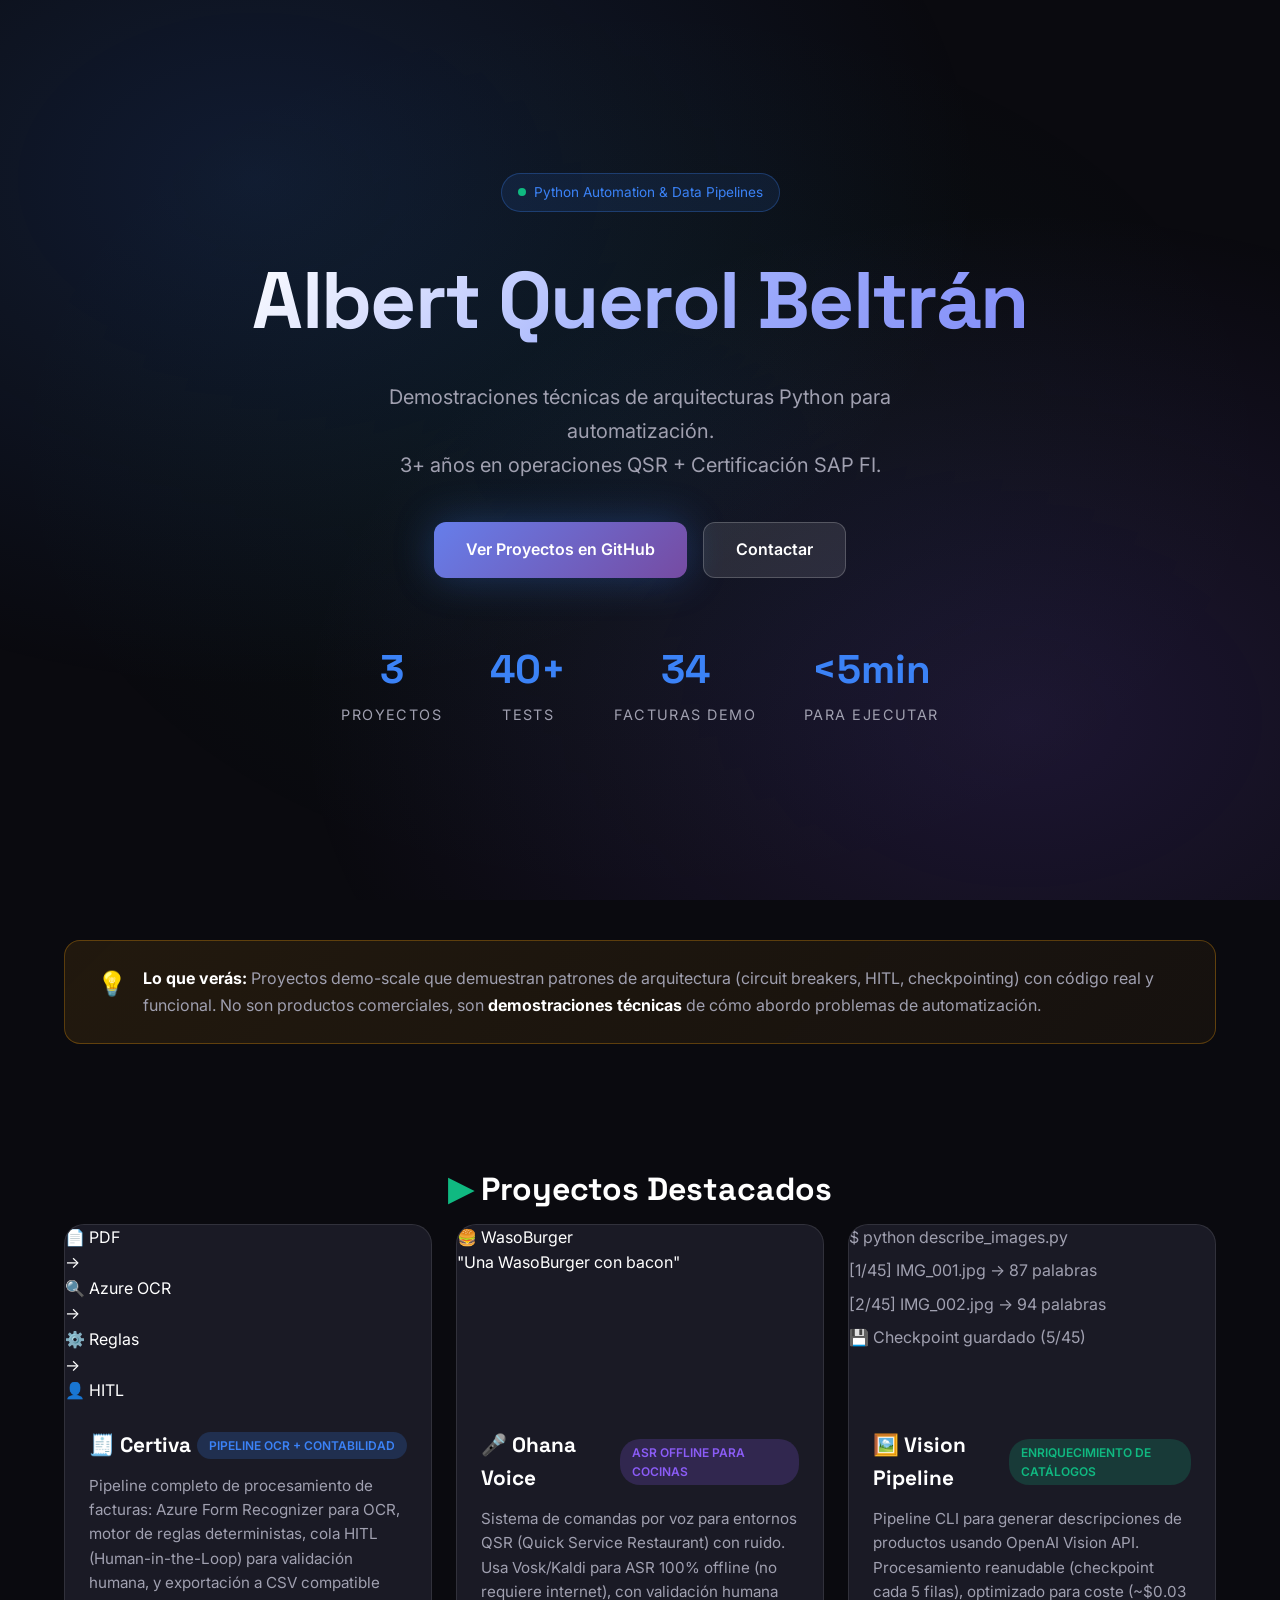
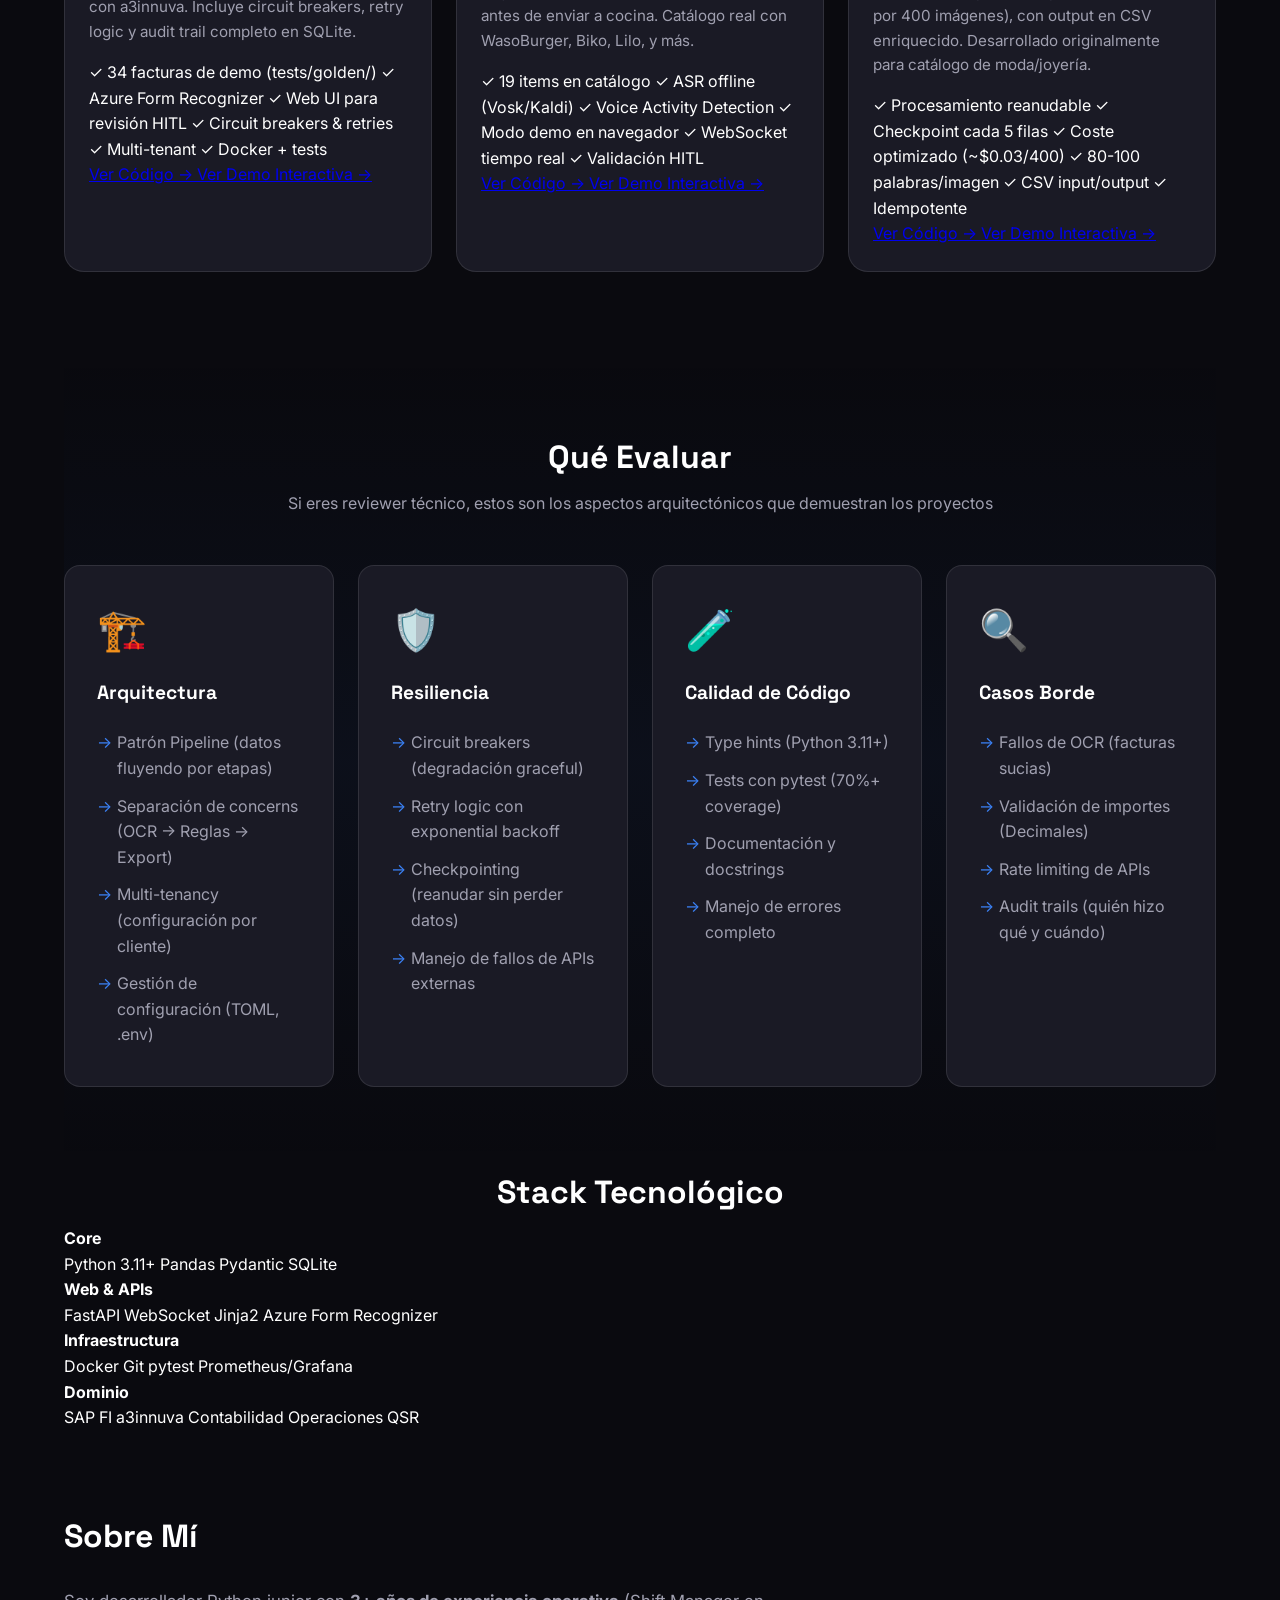
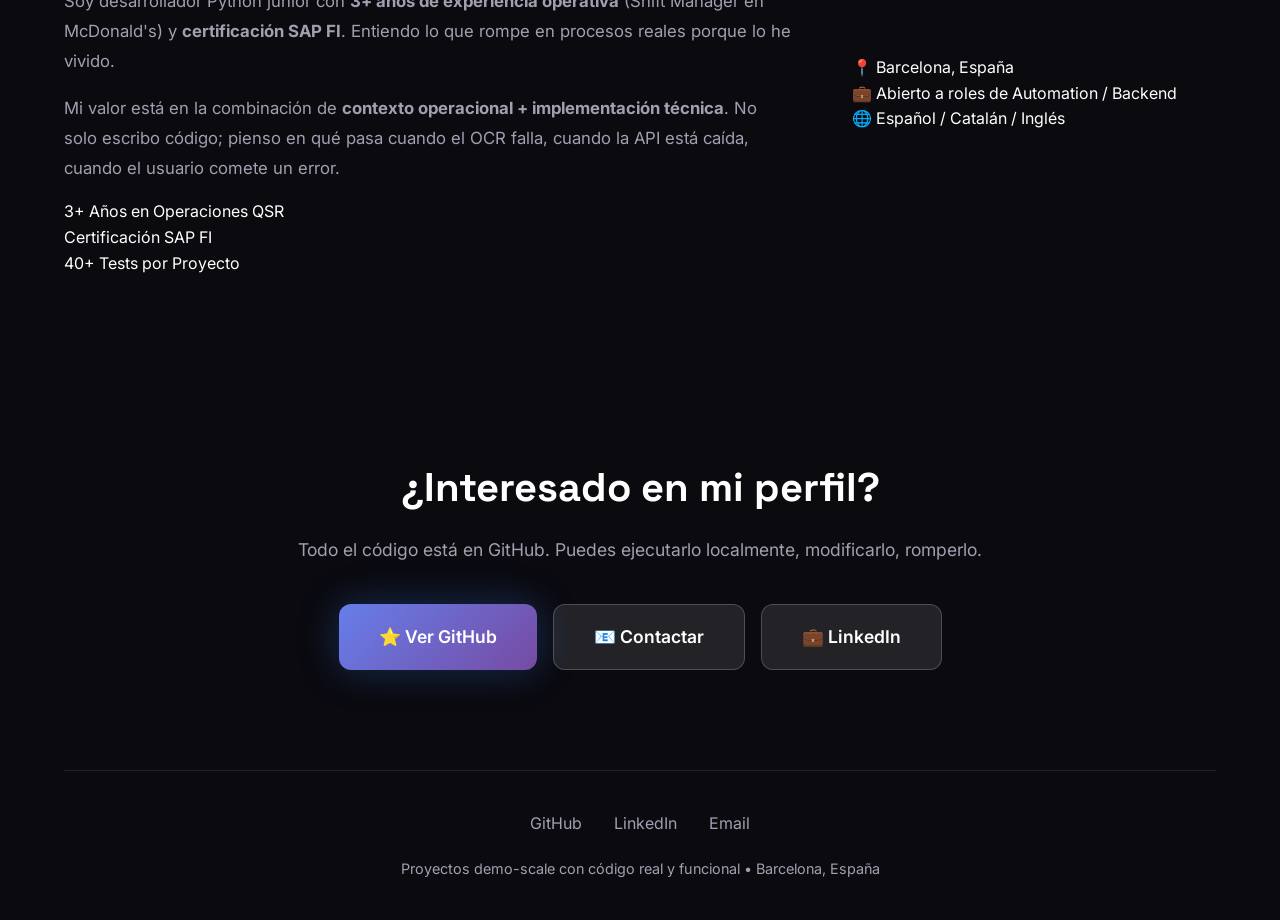
==== index.html @ e27c7226 "fix: demos en español con contenido real de los proyectos - Landing page completamente en español - " ====
<!doctype html>
<html lang="es">
  <head>
    <meta charset="utf-8" />
    <meta name="viewport" content="width=device-width, initial-scale=1" />
    <title>Albert Querol - Demostraciones Técnicas</title>
    <link rel="preconnect" href="https://fonts.googleapis.com" />
    <link rel="preconnect" href="https://fonts.gstatic.com" crossorigin />
    <link href="https://fonts.googleapis.com/css2?family=Space+Grotesk:wght@400;600;700&family=Inter:wght@400;500;600&display=swap" rel="stylesheet" />
    <link rel="stylesheet" href="styles.css" />
  </head>
  <body>
    <div class="bg-animation"></div>
    
    <main class="container">
      <!-- Hero -->
      <header class="hero">
        <div class="hero-badge">
          <span class="pulse"></span>
          Python Automation & Data Pipelines
        </div>
        <h1>
          <span class="gradient-text">Albert Querol Beltrán</span>
        </h1>
        <p class="hero-subtitle">
          Demostraciones técnicas de arquitecturas Python para automatización.
          <br>3+ años en operaciones QSR + Certificación SAP FI.
        </p>
        
        <div class="hero-cta">
          <a href="https://github.com/albertquerol12345" class="btn btn-primary" target="_blank">
            <span>Ver Proyectos en GitHub</span>
          </a>
          <a href="mailto:albert.querol.beltran@gmail.com" class="btn btn-secondary">
            <span>Contactar</span>
          </a>
        </div>
        
        <div class="hero-stats">
          <div class="stat">
            <span class="stat-number">3</span>
            <span class="stat-label">Proyectos</span>
          </div>
          <div class="stat">
            <span class="stat-number">40+</span>
            <span class="stat-label">Tests</span>
          </div>
          <div class="stat">
            <span class="stat-number">34</span>
            <span class="stat-label">Facturas Demo</span>
          </div>
          <div class="stat">
            <span class="stat-number">&lt;5min</span>
            <span class="stat-label">Para Ejecutar</span>
          </div>
        </div>
      </header>

      <!-- Banner de Contexto -->
      <section class="clarification-banner">
        <div class="banner-content">
          <span class="banner-icon">💡</span>
          <p>
            <strong>Lo que verás:</strong> Proyectos demo-scale que demuestran patrones de arquitectura 
            (circuit breakers, HITL, checkpointing) con código real y funcional. No son productos comerciales, 
            son <strong>demostraciones técnicas</strong> de cómo abordo problemas de automatización.
          </p>
        </div>
      </section>

      <!-- Proyectos -->
      <section class="demos-section">
        <h2 class="section-title">
          <span class="title-accent">▶</span> Proyectos Destacados
        </h2>
        
        <div class="demos-grid">
          <!-- CERTIVA -->
          <article class="demo-card certiva">
            <div class="demo-visual certiva-bg">
              <div class="pipeline-flow">
                <div class="flow-step">📄 PDF</div>
                <div class="flow-arrow">→</div>
                <div class="flow-step">🔍 Azure OCR</div>
                <div class="flow-arrow">→</div>
                <div class="flow-step">⚙️ Reglas</div>
                <div class="flow-arrow">→</div>
                <div class="flow-step">👤 HITL</div>
                <div class="flow-arrow">→</div>
                <div class="flow-step">📊 CSV</div>
              </div>
            </div>
            <div class="demo-content">
              <div class="demo-header">
                <h3>🧾 Certiva</h3>
                <span class="demo-tag tag-blue">Pipeline OCR + Contabilidad</span>
              </div>
              <p class="demo-desc">
                Pipeline completo de procesamiento de facturas: Azure Form Recognizer para OCR, 
                motor de reglas deterministas, cola HITL (Human-in-the-Loop) para validación humana, 
                y exportación a CSV compatible con a3innuva. Incluye circuit breakers, retry logic 
                y audit trail completo en SQLite.
              </p>
              <div class="demo-features">
                <span class="feature">✓ 34 facturas de demo (tests/golden/)</span>
                <span class="feature">✓ Azure Form Recognizer</span>
                <span class="feature">✓ Web UI para revisión HITL</span>
                <span class="feature">✓ Circuit breakers & retries</span>
                <span class="feature">✓ Multi-tenant</span>
                <span class="feature">✓ Docker + tests</span>
              </div>
              <div class="demo-links">
                <a href="https://github.com/albertquerol12345/certiva" class="link-primary" target="_blank">
                  Ver Código →
                </a>
                <a href="demo-certiva.html" class="link-secondary">
                  Ver Demo Interactiva →
                </a>
              </div>
            </div>
          </article>

          <!-- OHANA VOICE -->
          <article class="demo-card ohana">
            <div class="demo-visual ohana-bg">
              <div class="voice-demo">
                <div class="burger-showcase">
                  <span class="burger-icon">🍔</span>
                  <span class="burger-name">WasoBurger</span>
                </div>
                <div class="voice-wave">
                  <span></span><span></span><span></span><span></span><span></span>
                </div>
                <div class="voice-text">"Una WasoBurger con bacon"</div>
              </div>
            </div>
            <div class="demo-content">
              <div class="demo-header">
                <h3>🎤 Ohana Voice</h3>
                <span class="demo-tag tag-purple">ASR Offline para Cocinas</span>
              </div>
              <p class="demo-desc">
                Sistema de comandas por voz para entornos QSR (Quick Service Restaurant) 
                con ruido. Usa Vosk/Kaldi para ASR 100% offline (no requiere internet), 
                con validación humana antes de enviar a cocina. Catálogo real con 
                WasoBurger, Biko, Lilo, y más.
              </p>
              <div class="demo-features">
                <span class="feature">✓ 19 items en catálogo</span>
                <span class="feature">✓ ASR offline (Vosk/Kaldi)</span>
                <span class="feature">✓ Voice Activity Detection</span>
                <span class="feature">✓ Modo demo en navegador</span>
                <span class="feature">✓ WebSocket tiempo real</span>
                <span class="feature">✓ Validación HITL</span>
              </div>
              <div class="demo-links">
                <a href="https://github.com/albertquerol12345/ohana-voice" class="link-primary" target="_blank">
                  Ver Código →
                </a>
                <a href="demo-ohana.html" class="link-secondary">
                  Ver Demo Interactiva →
                </a>
              </div>
            </div>
          </article>

          <!-- VISION PIPELINE -->
          <article class="demo-card vision">
            <div class="demo-visual vision-bg">
              <div class="terminal-preview">
                <div class="t-line"><span class="t-green">$</span> python describe_images.py</div>
                <div class="t-line"><span class="t-blue">[1/45]</span> IMG_001.jpg → 87 palabras</div>
                <div class="t-line"><span class="t-blue">[2/45]</span> IMG_002.jpg → 94 palabras</div>
                <div class="t-line"><span class="t-yellow">💾 Checkpoint guardado (5/45)</span></div>
                <div class="t-progress-bar">
                  <div class="t-progress-fill"></div>
                </div>
              </div>
            </div>
            <div class="demo-content">
              <div class="demo-header">
                <h3>🖼️ Vision Pipeline</h3>
                <span class="demo-tag tag-green">Enriquecimiento de Catálogos</span>
              </div>
              <p class="demo-desc">
                Pipeline CLI para generar descripciones de productos usando OpenAI Vision API. 
                Procesamiento reanudable (checkpoint cada 5 filas), optimizado para coste 
                (~$0.03 por 400 imágenes), con output en CSV enriquecido. Desarrollado originalmente 
                para catálogo de moda/joyería.
              </p>
              <div class="demo-features">
                <span class="feature">✓ Procesamiento reanudable</span>
                <span class="feature">✓ Checkpoint cada 5 filas</span>
                <span class="feature">✓ Coste optimizado (~$0.03/400)</span>
                <span class="feature">✓ 80-100 palabras/imagen</span>
                <span class="feature">✓ CSV input/output</span>
                <span class="feature">✓ Idempotente</span>
              </div>
              <div class="demo-links">
                <a href="https://github.com/albertquerol12345/vision-descr-pipeline" class="link-primary" target="_blank">
                  Ver Código →
                </a>
                <a href="demo-vision.html" class="link-secondary">
                  Ver Demo Interactiva →
                </a>
              </div>
            </div>
          </article>
        </div>
      </section>

      <!-- Qué Evaluar -->
      <section class="evaluation-section">
        <h2 class="section-title">Qué Evaluar</h2>
        <p class="section-subtitle">
          Si eres reviewer técnico, estos son los aspectos arquitectónicos que demuestran los proyectos
        </p>
        
        <div class="eval-grid">
          <div class="eval-card">
            <div class="eval-icon">🏗️</div>
            <h4>Arquitectura</h4>
            <ul>
              <li>Patrón Pipeline (datos fluyendo por etapas)</li>
              <li>Separación de concerns (OCR → Reglas → Export)</li>
              <li>Multi-tenancy (configuración por cliente)</li>
              <li>Gestión de configuración (TOML, .env)</li>
            </ul>
          </div>
          <div class="eval-card">
            <div class="eval-icon">🛡️</div>
            <h4>Resiliencia</h4>
            <ul>
              <li>Circuit breakers (degradación graceful)</li>
              <li>Retry logic con exponential backoff</li>
              <li>Checkpointing (reanudar sin perder datos)</li>
              <li>Manejo de fallos de APIs externas</li>
            </ul>
          </div>
          <div class="eval-card">
            <div class="eval-icon">🧪</div>
            <h4>Calidad de Código</h4>
            <ul>
              <li>Type hints (Python 3.11+)</li>
              <li>Tests con pytest (70%+ coverage)</li>
              <li>Documentación y docstrings</li>
              <li>Manejo de errores completo</li>
            </ul>
          </div>
          <div class="eval-card">
            <div class="eval-icon">🔍</div>
            <h4>Casos Borde</h4>
            <ul>
              <li>Fallos de OCR (facturas sucias)</li>
              <li>Validación de importes (Decimales)</li>
              <li>Rate limiting de APIs</li>
              <li>Audit trails (quién hizo qué y cuándo)</li>
            </ul>
          </div>
        </div>
      </section>

      <!-- Stack Tecnológico -->
      <section class="stack-section">
        <h2 class="section-title">Stack Tecnológico</h2>
        <div class="stack-grid">
          <div class="stack-category">
            <h4>Core</h4>
            <div class="stack-items">
              <span class="stack-item">Python 3.11+</span>
              <span class="stack-item">Pandas</span>
              <span class="stack-item">Pydantic</span>
              <span class="stack-item">SQLite</span>
            </div>
          </div>
          <div class="stack-category">
            <h4>Web & APIs</h4>
            <div class="stack-items">
              <span class="stack-item">FastAPI</span>
              <span class="stack-item">WebSocket</span>
              <span class="stack-item">Jinja2</span>
              <span class="stack-item">Azure Form Recognizer</span>
            </div>
          </div>
          <div class="stack-category">
            <h4>Infraestructura</h4>
            <div class="stack-items">
              <span class="stack-item">Docker</span>
              <span class="stack-item">Git</span>
              <span class="stack-item">pytest</span>
              <span class="stack-item">Prometheus/Grafana</span>
            </div>
          </div>
          <div class="stack-category">
            <h4>Dominio</h4>
            <div class="stack-items">
              <span class="stack-item">SAP FI</span>
              <span class="stack-item">a3innuva</span>
              <span class="stack-item">Contabilidad</span>
              <span class="stack-item">Operaciones QSR</span>
            </div>
          </div>
        </div>
      </section>

      <!-- Sobre Mí -->
      <section class="about-section">
        <div class="about-grid">
          <div class="about-content">
            <h2>Sobre Mí</h2>
            <p>
              Soy desarrollador Python junior con <strong>3+ años de experiencia operativa</strong> 
              (Shift Manager en McDonald's) y <strong>certificación SAP FI</strong>. Entiendo lo que 
              rompe en procesos reales porque lo he vivido.
            </p>
            <p>
              Mi valor está en la combinación de <strong>contexto operacional + implementación técnica</strong>. 
              No solo escribo código; pienso en qué pasa cuando el OCR falla, cuando la API está caída, 
              cuando el usuario comete un error.
            </p>
            <div class="about-highlights">
              <div class="highlight">
                <span class="highlight-number">3+</span>
                <span class="highlight-text">Años en Operaciones QSR</span>
              </div>
              <div class="highlight">
                <span class="highlight-text">Certificación</span>
                <span class="highlight-number">SAP FI</span>
              </div>
              <div class="highlight">
                <span class="highlight-number">40+</span>
                <span class="highlight-text">Tests por Proyecto</span>
              </div>
            </div>
          </div>
          <div class="about-location">
            <div class="location-card">
              <span class="location-icon">📍</span>
              <span class="location-text">Barcelona, España</span>
            </div>
            <div class="location-card">
              <span class="location-icon">💼</span>
              <span class="location-text">Abierto a roles de Automation / Backend</span>
            </div>
            <div class="location-card">
              <span class="location-icon">🌐</span>
              <span class="location-text">Español / Catalán / Inglés</span>
            </div>
          </div>
        </div>
      </section>

      <!-- Contacto -->
      <section class="cta-section">
        <h2>¿Interesado en mi perfil?</h2>
        <p>Todo el código está en GitHub. Puedes ejecutarlo localmente, modificarlo, romperlo.</p>
        <div class="cta-buttons">
          <a href="https://github.com/albertquerol12345" class="btn btn-primary btn-large" target="_blank">
            <span>⭐ Ver GitHub</span>
          </a>
          <a href="mailto:albert.querol.beltran@gmail.com" class="btn btn-secondary btn-large">
            <span>📧 Contactar</span>
          </a>
          <a href="https://linkedin.com/in/albertquerolbeltran" class="btn btn-secondary btn-large" target="_blank">
            <span>💼 LinkedIn</span>
          </a>
        </div>
      </section>

      <!-- Footer -->
      <footer class="footer">
        <div class="footer-links">
          <a href="https://github.com/albertquerol12345" target="_blank">GitHub</a>
          <a href="https://linkedin.com/in/albertquerolbeltran" target="_blank">LinkedIn</a>
          <a href="mailto:albert.querol.beltran@gmail.com">Email</a>
        </div>
        <p class="footer-note">
          Proyectos demo-scale con código real y funcional • Barcelona, España
        </p>
      </footer>
    </main>
  </body>
</html>
---- styles.css ----
/* ============================================
   ALBERT QUEROL PORTFOLIO - 2024
   Visual-first design with interactive demos
   ============================================ */

:root {
  --bg-primary: #0a0a0f;
  --bg-secondary: #12121a;
  --bg-card: #1a1a25;
  --text-primary: #ffffff;
  --text-secondary: #a0a0b0;
  --accent-blue: #3b82f6;
  --accent-purple: #8b5cf6;
  --accent-green: #10b981;
  --accent-orange: #f59e0b;
  --gradient-1: linear-gradient(135deg, #667eea 0%, #764ba2 100%);
  --gradient-2: linear-gradient(135deg, #f093fb 0%, #f5576c 100%);
  --gradient-3: linear-gradient(135deg, #4facfe 0%, #00f2fe 100%);
  --shadow-glow: 0 0 40px rgba(59, 130, 246, 0.3);
}

* {
  margin: 0;
  padding: 0;
  box-sizing: border-box;
}

body {
  font-family: 'Inter', -apple-system, BlinkMacSystemFont, sans-serif;
  background: var(--bg-primary);
  color: var(--text-primary);
  line-height: 1.6;
  overflow-x: hidden;
}

/* Animated Background */
.bg-animation {
  position: fixed;
  top: 0;
  left: 0;
  width: 100%;
  height: 100%;
  z-index: -1;
  background: 
    radial-gradient(ellipse at 20% 20%, rgba(59, 130, 246, 0.15) 0%, transparent 50%),
    radial-gradient(ellipse at 80% 80%, rgba(139, 92, 246, 0.15) 0%, transparent 50%),
    radial-gradient(ellipse at 50% 50%, rgba(16, 185, 129, 0.05) 0%, transparent 70%);
  animation: bgPulse 10s ease-in-out infinite;
}

@keyframes bgPulse {
  0%, 100% { opacity: 1; }
  50% { opacity: 0.8; }
}

.container {
  max-width: 1200px;
  margin: 0 auto;
  padding: 0 24px;
}

/* ============================================
   HERO SECTION
   ============================================ */

.hero {
  min-height: 100vh;
  display: flex;
  flex-direction: column;
  justify-content: center;
  align-items: center;
  text-align: center;
  padding: 60px 0;
}

.hero-badge {
  display: inline-flex;
  align-items: center;
  gap: 8px;
  background: rgba(59, 130, 246, 0.1);
  border: 1px solid rgba(59, 130, 246, 0.3);
  padding: 8px 16px;
  border-radius: 999px;
  font-size: 0.85rem;
  color: var(--accent-blue);
  margin-bottom: 24px;
}

.pulse {
  width: 8px;
  height: 8px;
  background: var(--accent-green);
  border-radius: 50%;
  animation: pulse 2s infinite;
}

@keyframes pulse {
  0%, 100% { opacity: 1; transform: scale(1); }
  50% { opacity: 0.5; transform: scale(1.2); }
}

.hero h1 {
  font-family: 'Space Grotesk', sans-serif;
  font-size: clamp(3rem, 8vw, 5rem);
  font-weight: 700;
  margin-bottom: 16px;
  letter-spacing: -0.02em;
}

.gradient-text {
  background: linear-gradient(135deg, #fff 0%, #a5b4fc 50%, #818cf8 100%);
  -webkit-background-clip: text;
  -webkit-text-fill-color: transparent;
  background-clip: text;
}

.hero-subtitle {
  font-size: 1.25rem;
  color: var(--text-secondary);
  max-width: 600px;
  margin-bottom: 40px;
  line-height: 1.7;
}

.hero-cta {
  display: flex;
  gap: 16px;
  margin-bottom: 60px;
  flex-wrap: wrap;
  justify-content: center;
}

.btn {
  display: inline-flex;
  align-items: center;
  gap: 8px;
  padding: 14px 32px;
  border-radius: 12px;
  font-weight: 600;
  font-size: 1rem;
  text-decoration: none;
  transition: all 0.3s ease;
  border: none;
  cursor: pointer;
}

.btn-primary {
  background: var(--gradient-1);
  color: white;
  box-shadow: var(--shadow-glow);
}

.btn-primary:hover {
  transform: translateY(-2px);
  box-shadow: 0 0 60px rgba(59, 130, 246, 0.4);
}

.btn-secondary {
  background: rgba(255, 255, 255, 0.1);
  color: white;
  border: 1px solid rgba(255, 255, 255, 0.2);
}

.btn-secondary:hover {
  background: rgba(255, 255, 255, 0.15);
  transform: translateY(-2px);
}

.btn-large {
  padding: 18px 40px;
  font-size: 1.1rem;
}

/* Hero Stats */
.hero-stats {
  display: flex;
  gap: 48px;
  flex-wrap: wrap;
  justify-content: center;
}

.stat {
  text-align: center;
}

.stat-number {
  display: block;
  font-family: 'Space Grotesk', sans-serif;
  font-size: 2.5rem;
  font-weight: 700;
  color: var(--accent-blue);
}

.stat-label {
  font-size: 0.9rem;
  color: var(--text-secondary);
  text-transform: uppercase;
  letter-spacing: 0.1em;
}

/* ============================================
   CLARIFICATION BANNER
   ============================================ */

.clarification-banner {
  background: linear-gradient(135deg, rgba(245, 158, 11, 0.1), rgba(245, 158, 11, 0.05));
  border: 1px solid rgba(245, 158, 11, 0.3);
  border-radius: 16px;
  padding: 24px 32px;
  margin: 40px 0;
}

.banner-content {
  display: flex;
  align-items: flex-start;
  gap: 16px;
}

.banner-icon {
  font-size: 1.5rem;
  flex-shrink: 0;
}

.banner-content p {
  color: var(--text-secondary);
  line-height: 1.7;
}

.banner-content strong {
  color: var(--text-primary);
}

/* ============================================
   DEMOS SECTION
   ============================================ */

.demos-section {
  padding: 80px 0;
}

.section-title {
  font-family: 'Space Grotesk', sans-serif;
  font-size: 2rem;
  margin-bottom: 8px;
  text-align: center;
}

.title-accent {
  color: var(--accent-green);
}

.section-subtitle {
  text-align: center;
  color: var(--text-secondary);
  margin-bottom: 48px;
}

.demos-grid {
  display: grid;
  grid-template-columns: repeat(auto-fit, minmax(350px, 1fr));
  gap: 24px;
}

.demo-card {
  background: var(--bg-card);
  border-radius: 20px;
  overflow: hidden;
  border: 1px solid rgba(255, 255, 255, 0.1);
  transition: all 0.3s ease;
  text-decoration: none;
  color: inherit;
  display: block;
}

.demo-card:hover {
  transform: translateY(-4px);
  border-color: rgba(255, 255, 255, 0.2);
  box-shadow: 0 20px 60px rgba(0, 0, 0, 0.3);
}

.demo-visual {
  height: 180px;
  position: relative;
  overflow: hidden;
}

.demo-preview {
  height: 100%;
  display: flex;
  flex-direction: column;
  align-items: center;
  justify-content: center;
  position: relative;
}

/* Certiva Preview */
.certiva-preview {
  background: linear-gradient(135deg, #1e3a5f 0%, #0f172a 100%);
}

.pipeline-mini {
  display: flex;
  align-items: center;
  gap: 12px;
}

.pipe-step {
  background: rgba(59, 130, 246, 0.2);
  border: 1px solid var(--accent-blue);
  padding: 8px 16px;
  border-radius: 8px;
  font-family: 'Space Grotesk', sans-serif;
  font-weight: 600;
  color: var(--accent-blue);
}

.pipe-arrow {
  color: var(--accent-blue);
  font-size: 1.2rem;
}

/* Ohana Preview */
.ohana-preview {
  background: linear-gradient(135deg, #4c1d95 0%, #1e1b4b 100%);
}

.voice-indicator {
  text-align: center;
}

.sound-wave {
  display: flex;
  align-items: flex-end;
  gap: 4px;
  height: 40px;
  justify-content: center;
  margin-bottom: 12px;
}

.sound-wave span {
  width: 4px;
  background: var(--accent-purple);
  border-radius: 2px;
  animation: soundWave 1s ease-in-out infinite;
}

.sound-wave span:nth-child(1) { height: 20%; animation-delay: 0s; }
.sound-wave span:nth-child(2) { height: 60%; animation-delay: 0.1s; }
.sound-wave span:nth-child(3) { height: 40%; animation-delay: 0.2s; }
.sound-wave span:nth-child(4) { height: 80%; animation-delay: 0.3s; }
.sound-wave span:nth-child(5) { height: 50%; animation-delay: 0.4s; }

@keyframes soundWave {
  0%, 100% { transform: scaleY(1); }
  50% { transform: scaleY(1.5); }
}

.voice-label {
  color: var(--accent-purple);
  font-weight: 600;
}

/* Vision Preview */
.vision-preview {
  background: linear-gradient(135deg, #064e3b 0%, #022c22 100%);
  font-family: 'JetBrains Mono', monospace;
}

.terminal-mini {
  text-align: left;
  padding: 20px;
}

.t-line {
  color: var(--text-secondary);
  margin-bottom: 8px;
}

.t-prompt {
  color: var(--accent-green);
  margin-right: 8px;
}

.t-success {
  color: var(--accent-green);
}

.t-progress {
  width: 200px;
  height: 6px;
  background: rgba(255, 255, 255, 0.1);
  border-radius: 3px;
  overflow: hidden;
  margin-top: 12px;
}

.t-bar {
  height: 100%;
  width: 75%;
  background: var(--accent-green);
  border-radius: 3px;
  animation: progress 2s ease-in-out infinite;
}

@keyframes progress {
  0% { width: 0%; }
  100% { width: 100%; }
}

.demo-status {
  position: absolute;
  bottom: 16px;
  right: 16px;
  background: rgba(255, 255, 255, 0.1);
  backdrop-filter: blur(10px);
  padding: 8px 16px;
  border-radius: 20px;
  font-size: 0.85rem;
  color: white;
  border: 1px solid rgba(255, 255, 255, 0.2);
}

.demo-content {
  padding: 24px;
}

.demo-header {
  display: flex;
  justify-content: space-between;
  align-items: center;
  margin-bottom: 12px;
}

.demo-header h3 {
  font-family: 'Space Grotesk', sans-serif;
  font-size: 1.3rem;
}

.demo-tag {
  padding: 4px 12px;
  border-radius: 20px;
  font-size: 0.75rem;
  font-weight: 600;
  text-transform: uppercase;
}

.tag-blue {
  background: rgba(59, 130, 246, 0.2);
  color: var(--accent-blue);
}

.tag-purple {
  background: rgba(139, 92, 246, 0.2);
  color: var(--accent-purple);
}

.tag-green {
  background: rgba(16, 185, 129, 0.2);
  color: var(--accent-green);
}

.demo-desc {
  color: var(--text-secondary);
  font-size: 0.95rem;
  line-height: 1.6;
  margin-bottom: 16px;
}

.demo-meta {
  display: flex;
  gap: 16px;
  margin-bottom: 16px;
  flex-wrap: wrap;
}

.meta-item {
  font-size: 0.85rem;
  color: var(--text-secondary);
}

.demo-patterns {
  display: flex;
  gap: 8px;
  flex-wrap: wrap;
}

.pattern {
  background: rgba(255, 255, 255, 0.05);
  padding: 4px 10px;
  border-radius: 6px;
  font-size: 0.8rem;
  color: var(--text-secondary);
  border: 1px solid rgba(255, 255, 255, 0.1);
}

/* ============================================
   EVALUATION SECTION
   ============================================ */

.evaluation-section {
  padding: 80px 0;
  background: linear-gradient(180deg, transparent 0%, rgba(59, 130, 246, 0.05) 50%, transparent 100%);
}

.eval-grid {
  display: grid;
  grid-template-columns: repeat(auto-fit, minmax(250px, 1fr));
  gap: 24px;
  margin-top: 48px;
}

.eval-card {
  background: var(--bg-card);
  border: 1px solid rgba(255, 255, 255, 0.1);
  border-radius: 16px;
  padding: 32px;
  transition: all 0.3s;
}

.eval-card:hover {
  border-color: rgba(255, 255, 255, 0.2);
  transform: translateY(-4px);
}

.eval-icon {
  font-size: 2.5rem;
  margin-bottom: 16px;
}

.eval-card h4 {
  font-family: 'Space Grotesk', sans-serif;
  font-size: 1.2rem;
  margin-bottom: 16px;
  color: var(--text-primary);
}

.eval-card ul {
  list-style: none;
}

.eval-card li {
  color: var(--text-secondary);
  padding: 6px 0;
  padding-left: 20px;
  position: relative;
}

.eval-card li::before {
  content: '→';
  position: absolute;
  left: 0;
  color: var(--accent-blue);
}

/* ============================================
   ABOUT SECTION
   ============================================ */

.about-section {
  padding: 80px 0;
}

.about-grid {
  display: grid;
  grid-template-columns: 2fr 1fr;
  gap: 60px;
  align-items: center;
}

@media (max-width: 768px) {
  .about-grid {
    grid-template-columns: 1fr;
  }
}

.about-content h2 {
  font-family: 'Space Grotesk', sans-serif;
  font-size: 2rem;
  margin-bottom: 24px;
}

.about-content p {
  color: var(--text-secondary);
  margin-bottom: 16px;
  line-height: 1.8;
  font-size: 1.05rem;
}

.about-tags {
  display: flex;
  flex-wrap: wrap;
  gap: 10px;
  margin-top: 24px;
}

.about-tag {
  background: rgba(59, 130, 246, 0.1);
  border: 1px solid rgba(59, 130, 246, 0.3);
  padding: 6px 14px;
  border-radius: 20px;
  font-size: 0.85rem;
  color: var(--accent-blue);
}

.about-stats {
  display: flex;
  flex-direction: column;
  gap: 24px;
}

.about-stat {
  background: var(--bg-card);
  border: 1px solid rgba(255, 255, 255, 0.1);
  border-radius: 16px;
  padding: 24px;
  text-align: center;
}

.about-stat-value {
  font-family: 'Space Grotesk', sans-serif;
  font-size: 2.5rem;
  font-weight: 700;
  color: var(--accent-blue);
  display: block;
  margin-bottom: 8px;
}

.about-stat-label {
  color: var(--text-secondary);
  font-size: 0.9rem;
}

/* ============================================
   CTA SECTION
   ============================================ */

.cta-section {
  padding: 100px 0;
  text-align: center;
}

.cta-section h2 {
  font-family: 'Space Grotesk', sans-serif;
  font-size: 2.5rem;
  margin-bottom: 16px;
}

.cta-section p {
  color: var(--text-secondary);
  font-size: 1.1rem;
  margin-bottom: 40px;
}

.cta-buttons {
  display: flex;
  gap: 16px;
  justify-content: center;
  flex-wrap: wrap;
}

/* ============================================
   FOOTER
   ============================================ */

.footer {
  padding: 40px 0;
  border-top: 1px solid rgba(255, 255, 255, 0.1);
  text-align: center;
}

.footer-links {
  display: flex;
  gap: 32px;
  justify-content: center;
  margin-bottom: 20px;
}

.footer-links a {
  color: var(--text-secondary);
  text-decoration: none;
  transition: color 0.3s;
}

.footer-links a:hover {
  color: var(--accent-blue);
}

.footer-note {
  color: var(--text-secondary);
  font-size: 0.9rem;
}

/* ============================================
   RESPONSIVE
   ============================================ */

@media (max-width: 768px) {
  .hero h1 {
    font-size: 2.5rem;
  }
  
  .hero-cta {
    flex-direction: column;
    width: 100%;
    padding: 0 20px;
  }
  
  .btn {
    width: 100%;
    justify-content: center;
  }
  
  .hero-stats {
    gap: 24px;
  }
  
  .demos-grid {
    grid-template-columns: 1fr;
  }
  
  .demo-visual {
    height: 160px;
  }
}
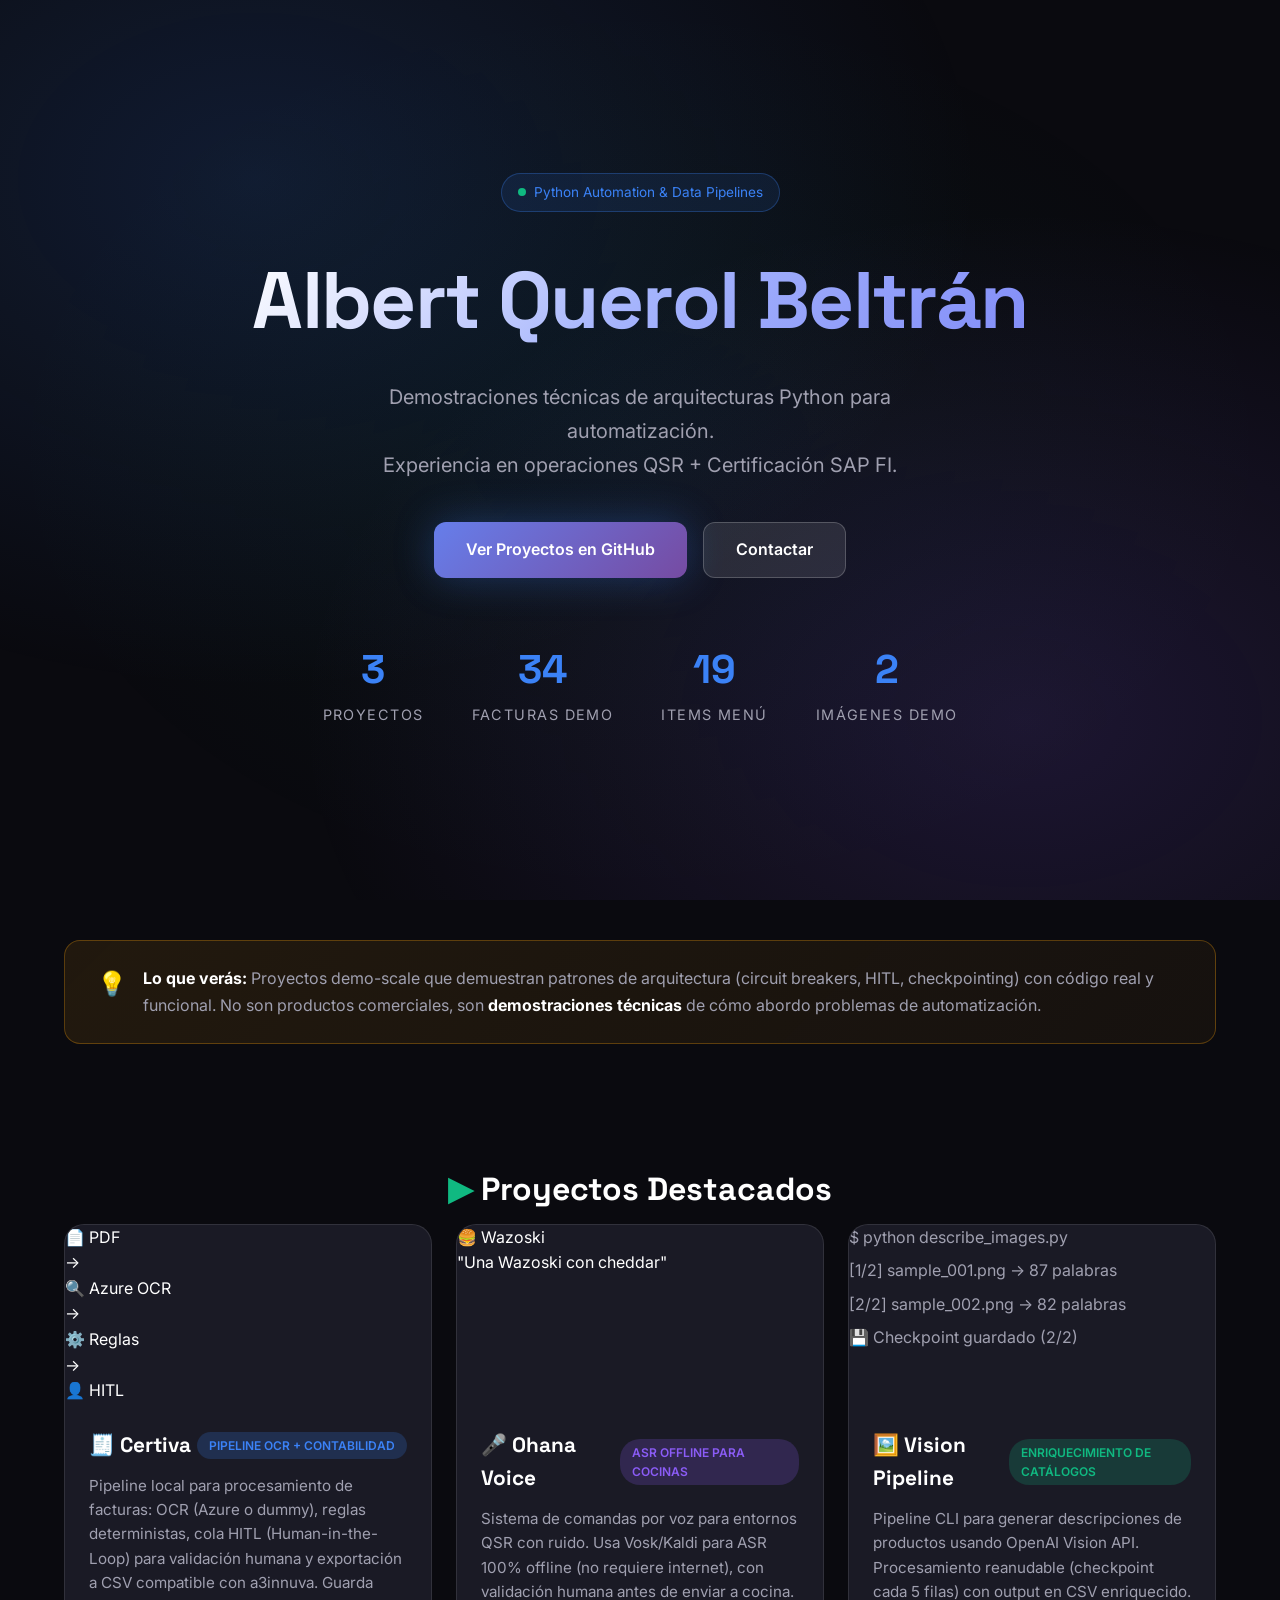
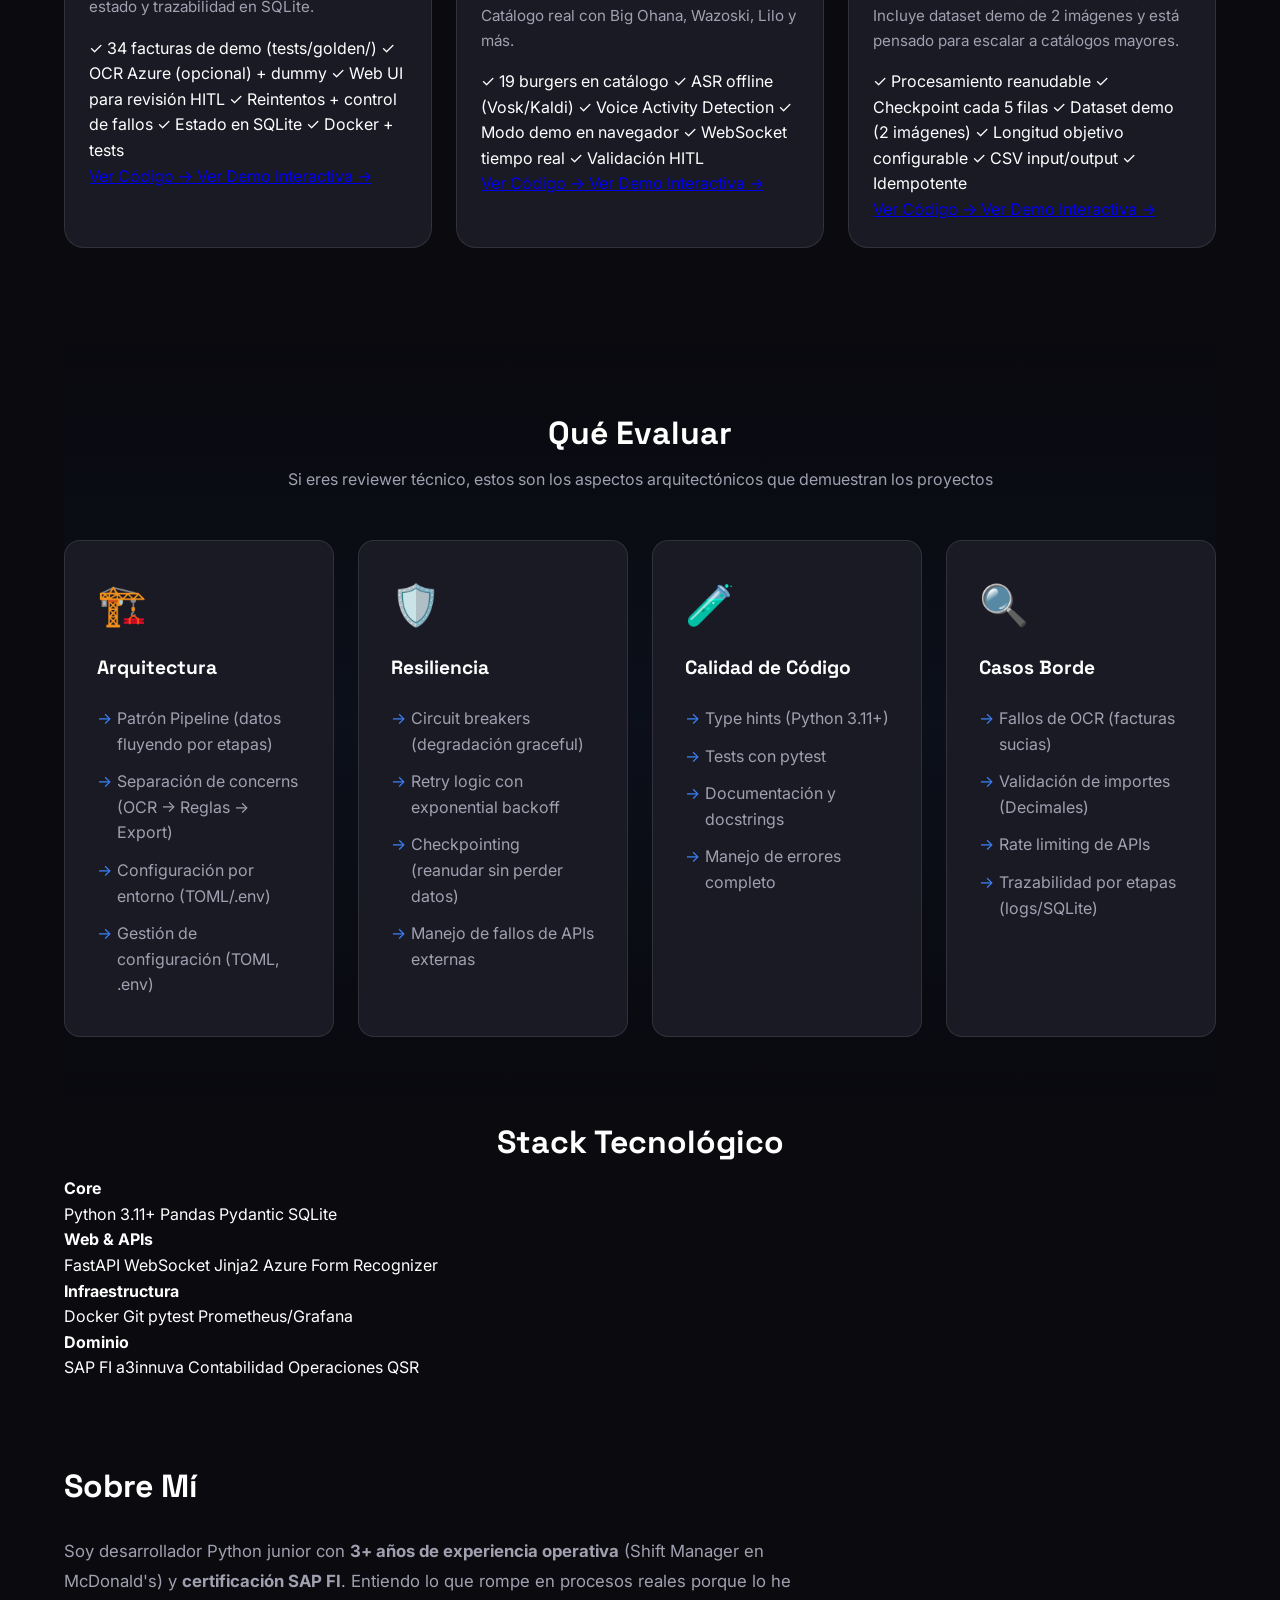
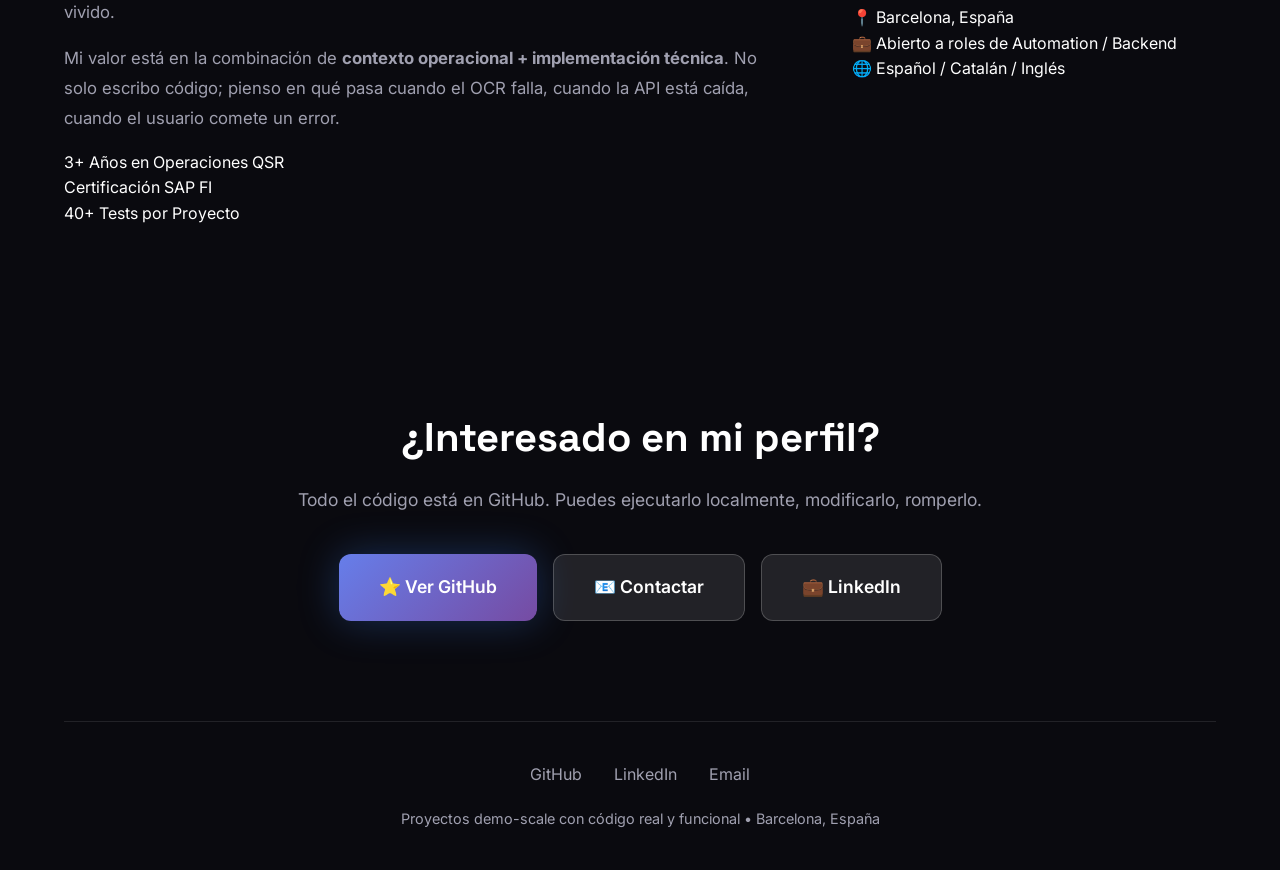
==== commit 221ff141: "Align demos with real data" ====
--- a/index.html
+++ b/index.html
@@ -24,14 +24,14 @@
         </h1>
         <p class="hero-subtitle">
           Demostraciones técnicas de arquitecturas Python para automatización.
-          <br>3+ años en operaciones QSR + Certificación SAP FI.
+          <br>Experiencia en operaciones QSR + Certificación SAP FI.
         </p>
         
         <div class="hero-cta">
           <a href="https://github.com/albertquerol12345" class="btn btn-primary" target="_blank">
             <span>Ver Proyectos en GitHub</span>
           </a>
-          <a href="mailto:albert.querol.beltran@gmail.com" class="btn btn-secondary">
+          <a href="mailto:albertquerol12345@gmail.com" class="btn btn-secondary">
             <span>Contactar</span>
           </a>
         </div>
@@ -42,16 +42,16 @@
             <span class="stat-label">Proyectos</span>
           </div>
           <div class="stat">
-            <span class="stat-number">40+</span>
-            <span class="stat-label">Tests</span>
-          </div>
-          <div class="stat">
             <span class="stat-number">34</span>
             <span class="stat-label">Facturas Demo</span>
           </div>
           <div class="stat">
-            <span class="stat-number">&lt;5min</span>
-            <span class="stat-label">Para Ejecutar</span>
+            <span class="stat-number">19</span>
+            <span class="stat-label">Items Menú</span>
+          </div>
+          <div class="stat">
+            <span class="stat-number">2</span>
+            <span class="stat-label">Imágenes Demo</span>
           </div>
         </div>
       </header>
@@ -96,17 +96,16 @@
                 <span class="demo-tag tag-blue">Pipeline OCR + Contabilidad</span>
               </div>
               <p class="demo-desc">
-                Pipeline completo de procesamiento de facturas: Azure Form Recognizer para OCR, 
-                motor de reglas deterministas, cola HITL (Human-in-the-Loop) para validación humana, 
-                y exportación a CSV compatible con a3innuva. Incluye circuit breakers, retry logic 
-                y audit trail completo en SQLite.
+                Pipeline local para procesamiento de facturas: OCR (Azure o dummy), reglas deterministas,
+                cola HITL (Human-in-the-Loop) para validación humana y exportación a CSV compatible con a3innuva.
+                Guarda estado y trazabilidad en SQLite.
               </p>
               <div class="demo-features">
                 <span class="feature">✓ 34 facturas de demo (tests/golden/)</span>
-                <span class="feature">✓ Azure Form Recognizer</span>
+                <span class="feature">✓ OCR Azure (opcional) + dummy</span>
                 <span class="feature">✓ Web UI para revisión HITL</span>
-                <span class="feature">✓ Circuit breakers & retries</span>
-                <span class="feature">✓ Multi-tenant</span>
+                <span class="feature">✓ Reintentos + control de fallos</span>
+                <span class="feature">✓ Estado en SQLite</span>
                 <span class="feature">✓ Docker + tests</span>
               </div>
               <div class="demo-links">
@@ -126,12 +125,12 @@
               <div class="voice-demo">
                 <div class="burger-showcase">
                   <span class="burger-icon">🍔</span>
-                  <span class="burger-name">WasoBurger</span>
+                  <span class="burger-name">Wazoski</span>
                 </div>
                 <div class="voice-wave">
                   <span></span><span></span><span></span><span></span><span></span>
                 </div>
-                <div class="voice-text">"Una WasoBurger con bacon"</div>
+                <div class="voice-text">"Una Wazoski con cheddar"</div>
               </div>
             </div>
             <div class="demo-content">
@@ -140,13 +139,12 @@
                 <span class="demo-tag tag-purple">ASR Offline para Cocinas</span>
               </div>
               <p class="demo-desc">
-                Sistema de comandas por voz para entornos QSR (Quick Service Restaurant) 
-                con ruido. Usa Vosk/Kaldi para ASR 100% offline (no requiere internet), 
-                con validación humana antes de enviar a cocina. Catálogo real con 
-                WasoBurger, Biko, Lilo, y más.
+                Sistema de comandas por voz para entornos QSR con ruido. Usa Vosk/Kaldi
+                para ASR 100% offline (no requiere internet), con validación humana antes
+                de enviar a cocina. Catálogo real con Big Ohana, Wazoski, Lilo y más.
               </p>
               <div class="demo-features">
-                <span class="feature">✓ 19 items en catálogo</span>
+                <span class="feature">✓ 19 burgers en catálogo</span>
                 <span class="feature">✓ ASR offline (Vosk/Kaldi)</span>
                 <span class="feature">✓ Voice Activity Detection</span>
                 <span class="feature">✓ Modo demo en navegador</span>
@@ -169,9 +167,9 @@
             <div class="demo-visual vision-bg">
               <div class="terminal-preview">
                 <div class="t-line"><span class="t-green">$</span> python describe_images.py</div>
-                <div class="t-line"><span class="t-blue">[1/45]</span> IMG_001.jpg → 87 palabras</div>
-                <div class="t-line"><span class="t-blue">[2/45]</span> IMG_002.jpg → 94 palabras</div>
-                <div class="t-line"><span class="t-yellow">💾 Checkpoint guardado (5/45)</span></div>
+                <div class="t-line"><span class="t-blue">[1/2]</span> sample_001.png → 87 palabras</div>
+                <div class="t-line"><span class="t-blue">[2/2]</span> sample_002.png → 82 palabras</div>
+                <div class="t-line"><span class="t-yellow">💾 Checkpoint guardado (2/2)</span></div>
                 <div class="t-progress-bar">
                   <div class="t-progress-fill"></div>
                 </div>
@@ -183,16 +181,15 @@
                 <span class="demo-tag tag-green">Enriquecimiento de Catálogos</span>
               </div>
               <p class="demo-desc">
-                Pipeline CLI para generar descripciones de productos usando OpenAI Vision API. 
-                Procesamiento reanudable (checkpoint cada 5 filas), optimizado para coste 
-                (~$0.03 por 400 imágenes), con output en CSV enriquecido. Desarrollado originalmente 
-                para catálogo de moda/joyería.
+                Pipeline CLI para generar descripciones de productos usando OpenAI Vision API.
+                Procesamiento reanudable (checkpoint cada 5 filas) con output en CSV enriquecido.
+                Incluye dataset demo de 2 imágenes y está pensado para escalar a catálogos mayores.
               </p>
               <div class="demo-features">
                 <span class="feature">✓ Procesamiento reanudable</span>
                 <span class="feature">✓ Checkpoint cada 5 filas</span>
-                <span class="feature">✓ Coste optimizado (~$0.03/400)</span>
-                <span class="feature">✓ 80-100 palabras/imagen</span>
+                <span class="feature">✓ Dataset demo (2 imágenes)</span>
+                <span class="feature">✓ Longitud objetivo configurable</span>
                 <span class="feature">✓ CSV input/output</span>
                 <span class="feature">✓ Idempotente</span>
               </div>
@@ -223,7 +220,7 @@
             <ul>
               <li>Patrón Pipeline (datos fluyendo por etapas)</li>
               <li>Separación de concerns (OCR → Reglas → Export)</li>
-              <li>Multi-tenancy (configuración por cliente)</li>
+              <li>Configuración por entorno (TOML/.env)</li>
               <li>Gestión de configuración (TOML, .env)</li>
             </ul>
           </div>
@@ -242,7 +239,7 @@
             <h4>Calidad de Código</h4>
             <ul>
               <li>Type hints (Python 3.11+)</li>
-              <li>Tests con pytest (70%+ coverage)</li>
+              <li>Tests con pytest</li>
               <li>Documentación y docstrings</li>
               <li>Manejo de errores completo</li>
             </ul>
@@ -254,7 +251,7 @@
               <li>Fallos de OCR (facturas sucias)</li>
               <li>Validación de importes (Decimales)</li>
               <li>Rate limiting de APIs</li>
-              <li>Audit trails (quién hizo qué y cuándo)</li>
+              <li>Trazabilidad por etapas (logs/SQLite)</li>
             </ul>
           </div>
         </div>
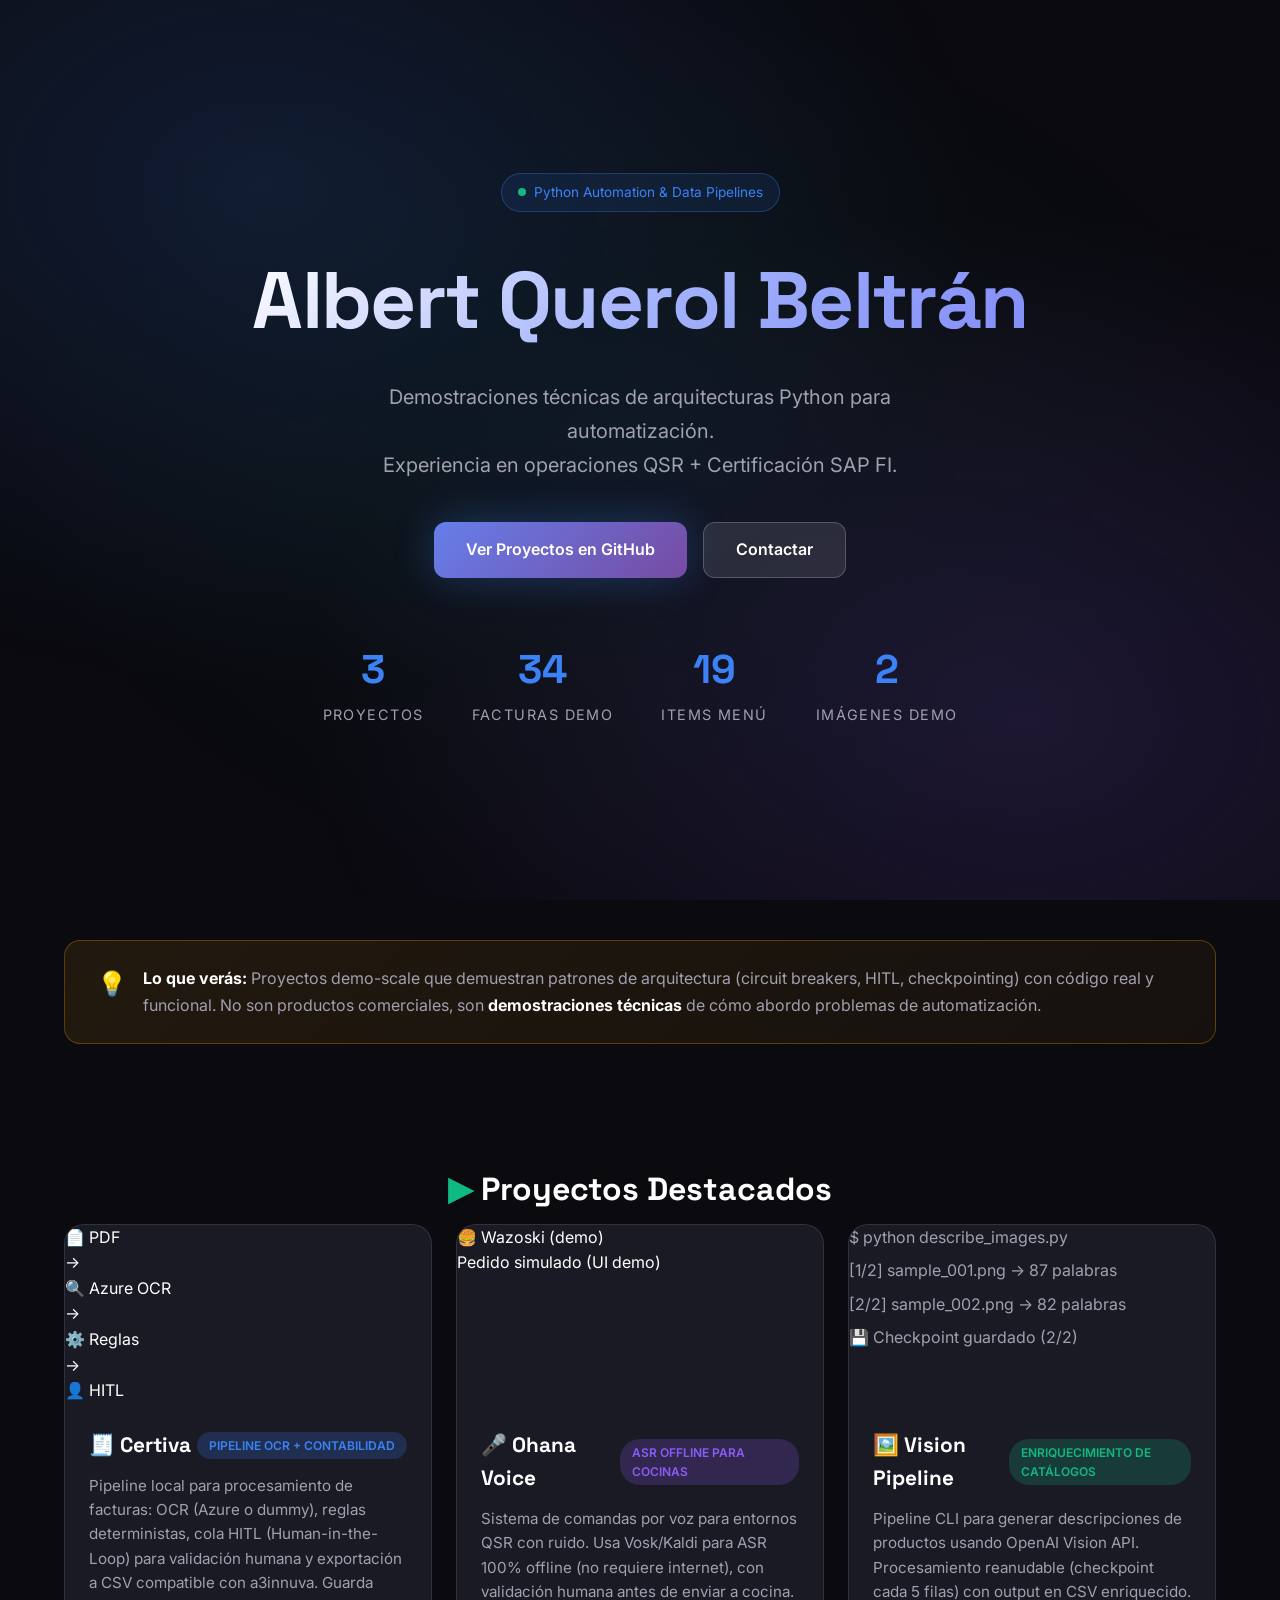
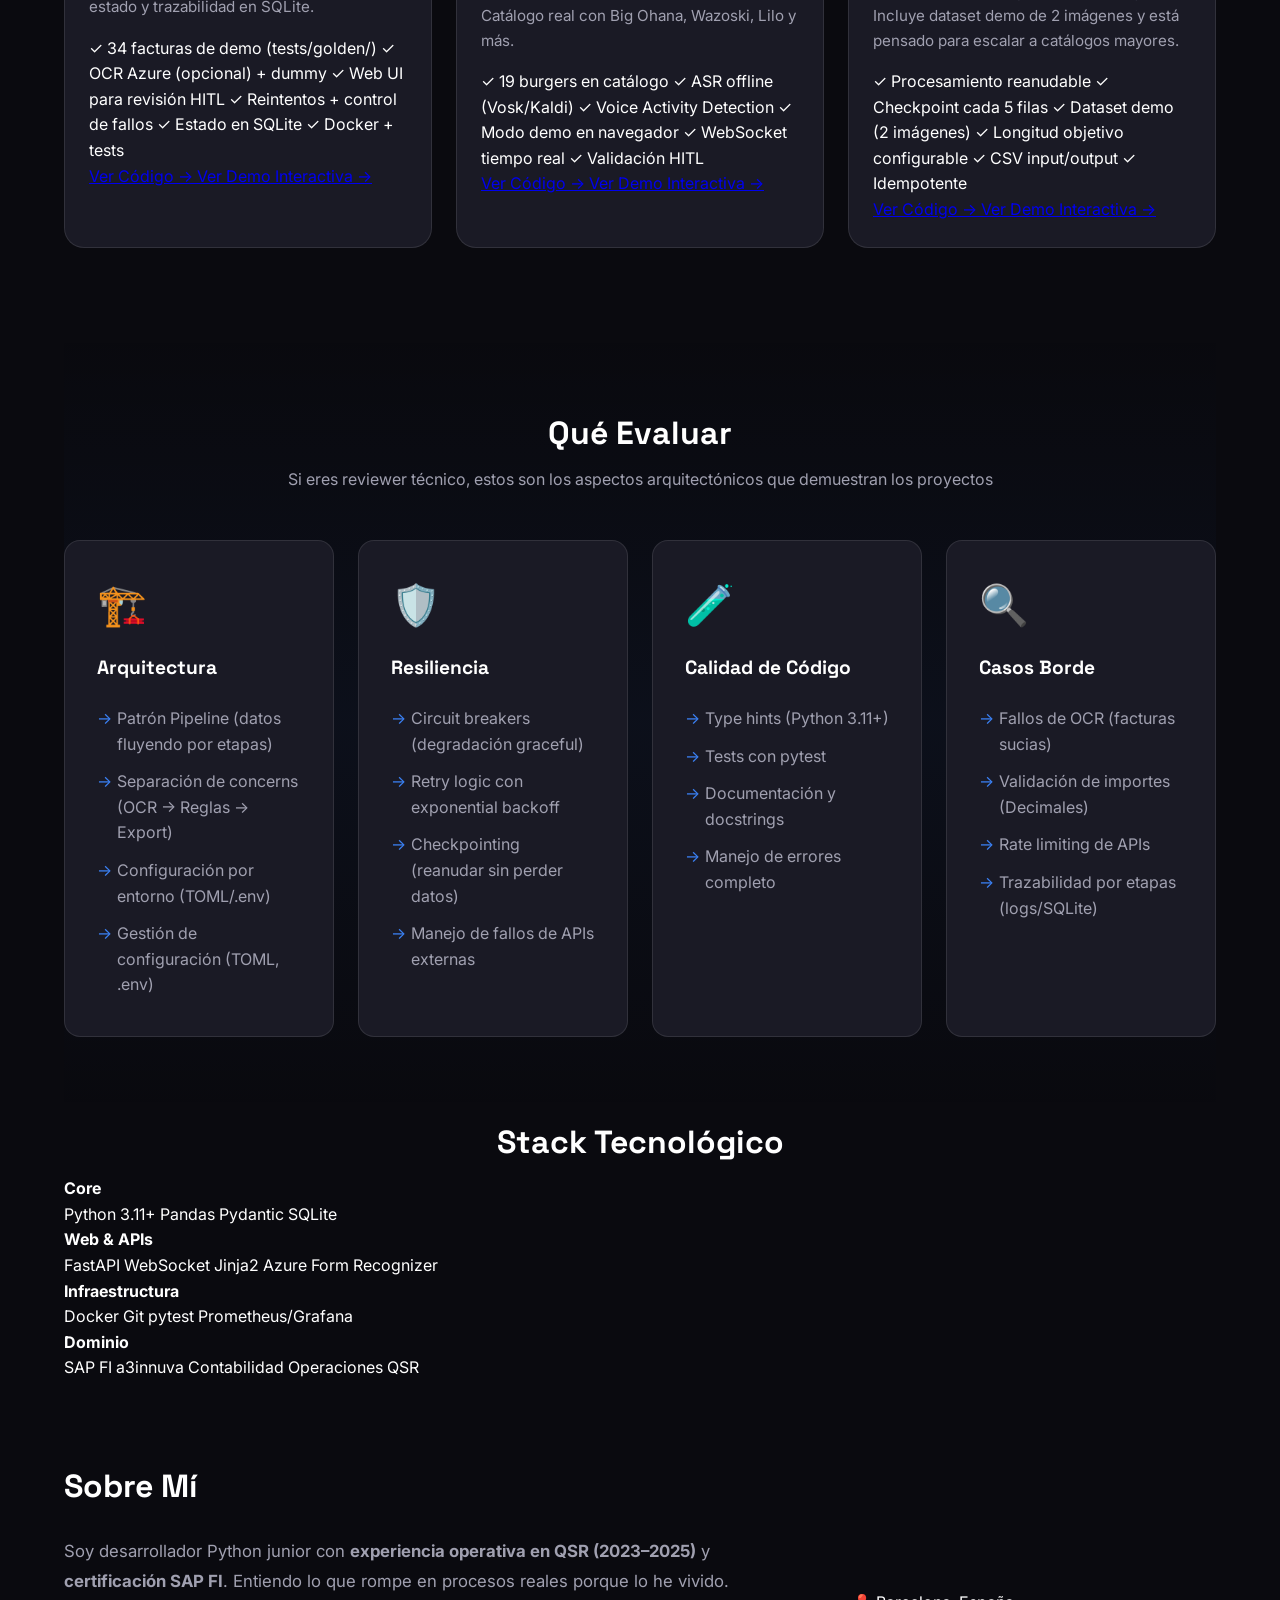
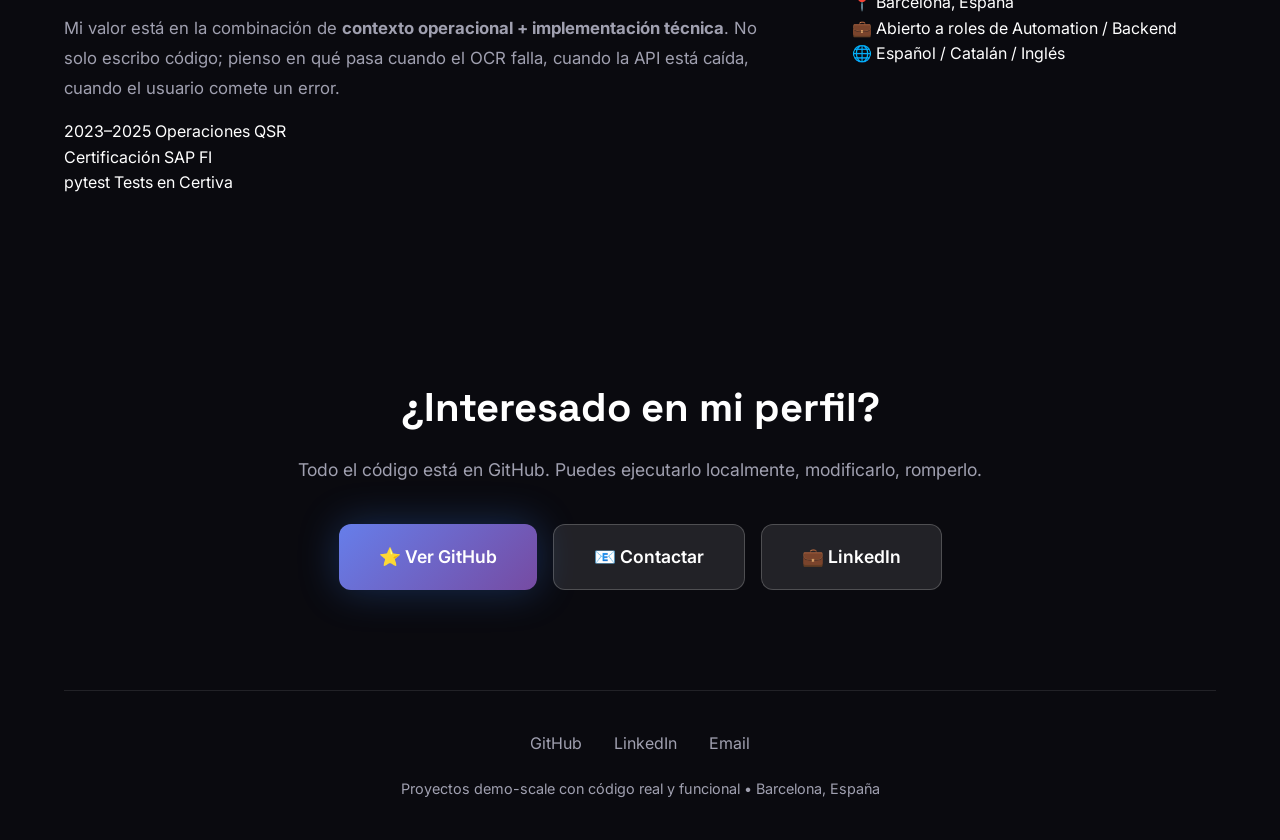
==== commit bb8761c8: "Fix experience claims and UI copy" ====
--- a/index.html
+++ b/index.html
@@ -125,12 +125,12 @@
               <div class="voice-demo">
                 <div class="burger-showcase">
                   <span class="burger-icon">🍔</span>
-                  <span class="burger-name">Wazoski</span>
+                  <span class="burger-name">Wazoski (demo)</span>
                 </div>
                 <div class="voice-wave">
                   <span></span><span></span><span></span><span></span><span></span>
                 </div>
-                <div class="voice-text">"Una Wazoski con cheddar"</div>
+                <div class="voice-text">Pedido simulado (UI demo)</div>
               </div>
             </div>
             <div class="demo-content">
@@ -306,8 +306,8 @@
           <div class="about-content">
             <h2>Sobre Mí</h2>
             <p>
-              Soy desarrollador Python junior con <strong>3+ años de experiencia operativa</strong> 
-              (Shift Manager en McDonald's) y <strong>certificación SAP FI</strong>. Entiendo lo que 
+              Soy desarrollador Python junior con <strong>experiencia operativa en QSR (2023–2025)</strong> 
+              y <strong>certificación SAP FI</strong>. Entiendo lo que 
               rompe en procesos reales porque lo he vivido.
             </p>
             <p>
@@ -317,16 +317,16 @@
             </p>
             <div class="about-highlights">
               <div class="highlight">
-                <span class="highlight-number">3+</span>
-                <span class="highlight-text">Años en Operaciones QSR</span>
+                <span class="highlight-number">2023–2025</span>
+                <span class="highlight-text">Operaciones QSR</span>
               </div>
               <div class="highlight">
                 <span class="highlight-text">Certificación</span>
                 <span class="highlight-number">SAP FI</span>
               </div>
               <div class="highlight">
-                <span class="highlight-number">40+</span>
-                <span class="highlight-text">Tests por Proyecto</span>
+                <span class="highlight-number">pytest</span>
+                <span class="highlight-text">Tests en Certiva</span>
               </div>
             </div>
           </div>
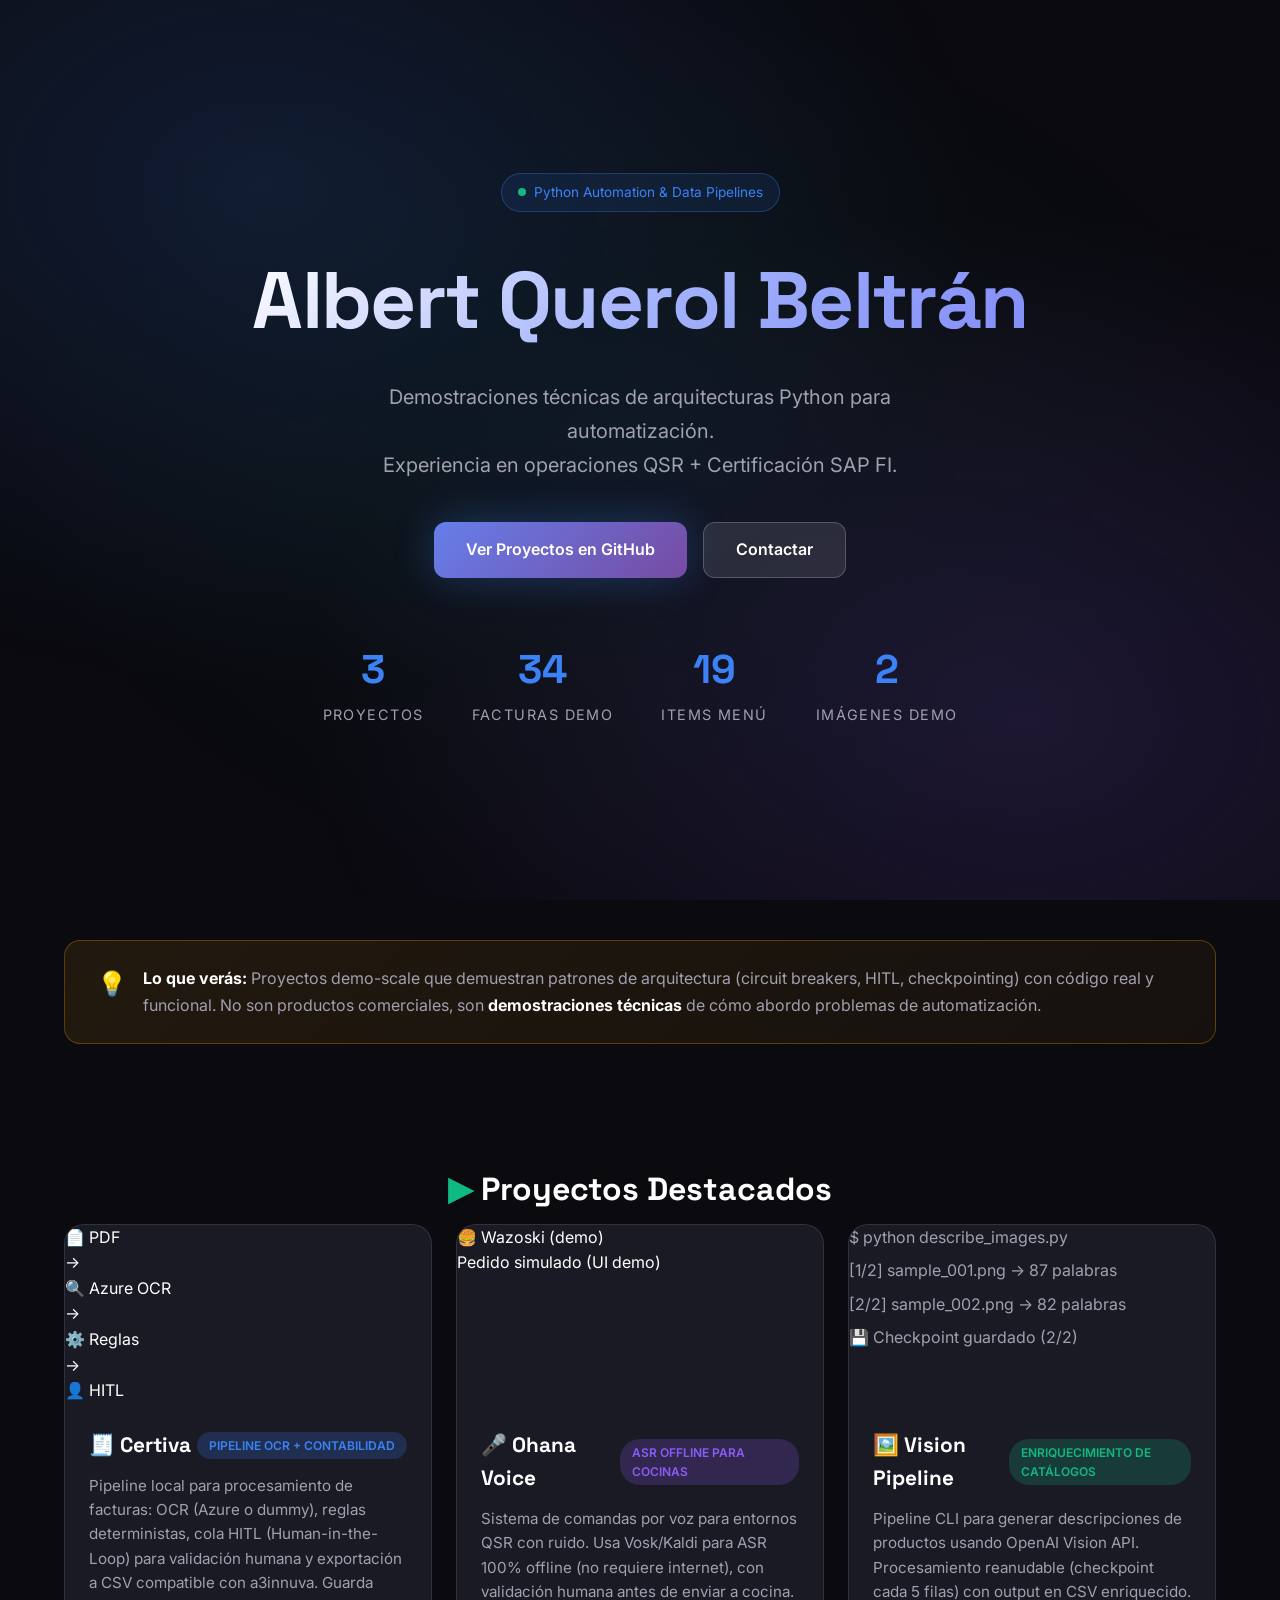
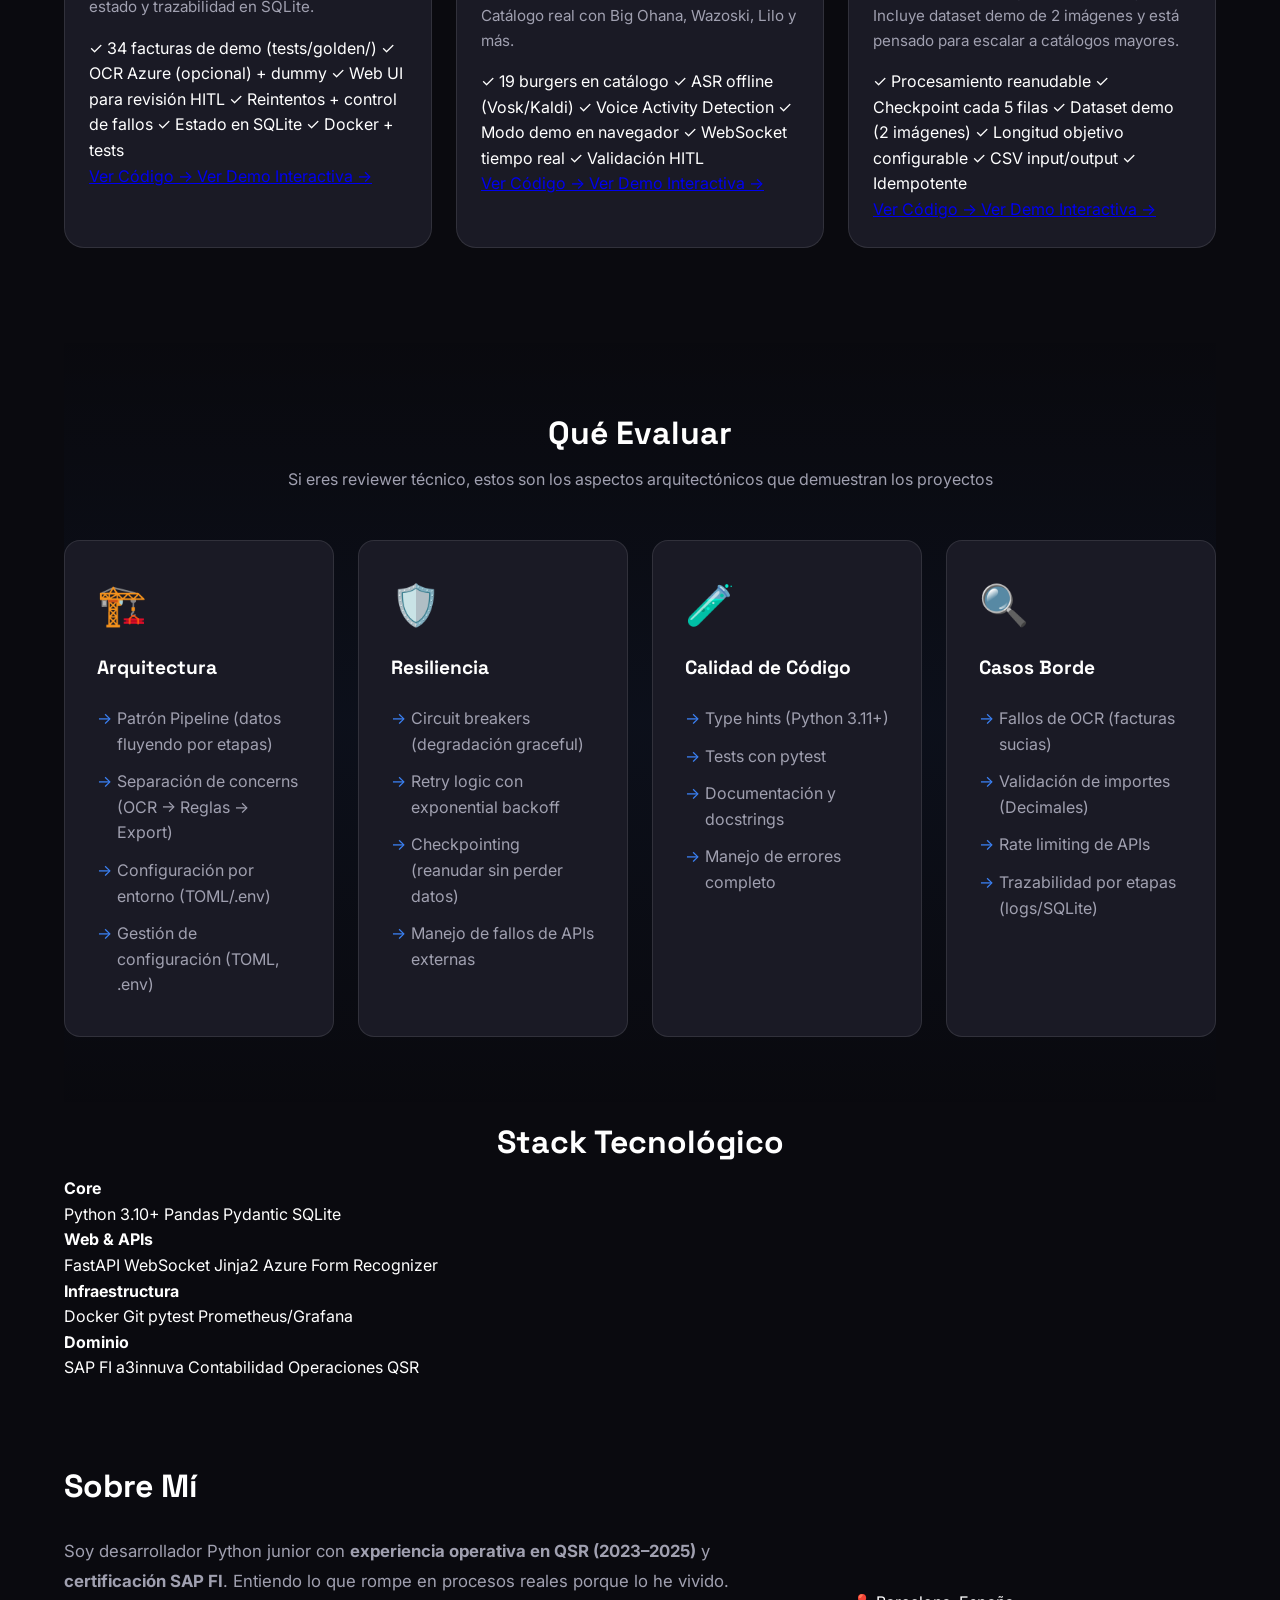
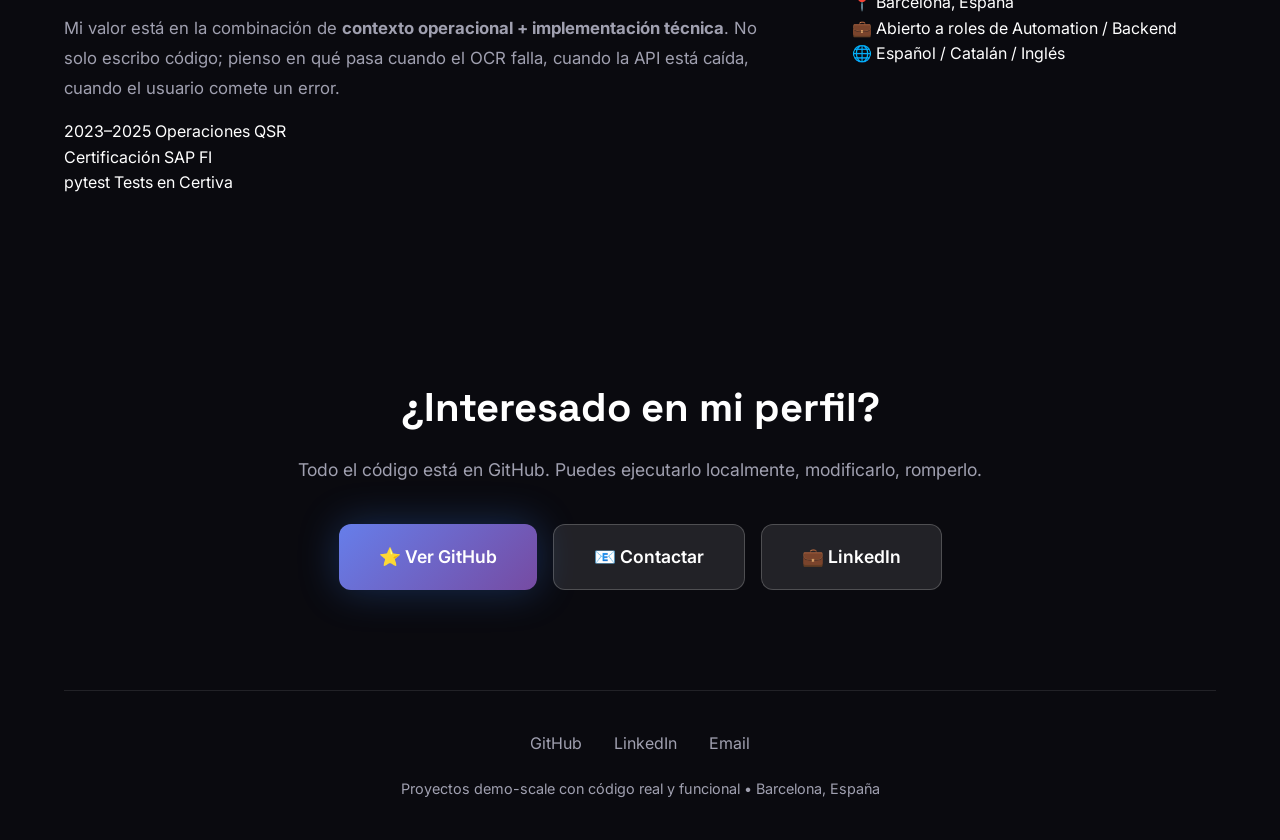
==== commit 4aa2390e: "Tweak stack versions" ====
--- a/index.html
+++ b/index.html
@@ -264,7 +264,7 @@
           <div class="stack-category">
             <h4>Core</h4>
             <div class="stack-items">
-              <span class="stack-item">Python 3.11+</span>
+              <span class="stack-item">Python 3.10+</span>
               <span class="stack-item">Pandas</span>
               <span class="stack-item">Pydantic</span>
               <span class="stack-item">SQLite</span>
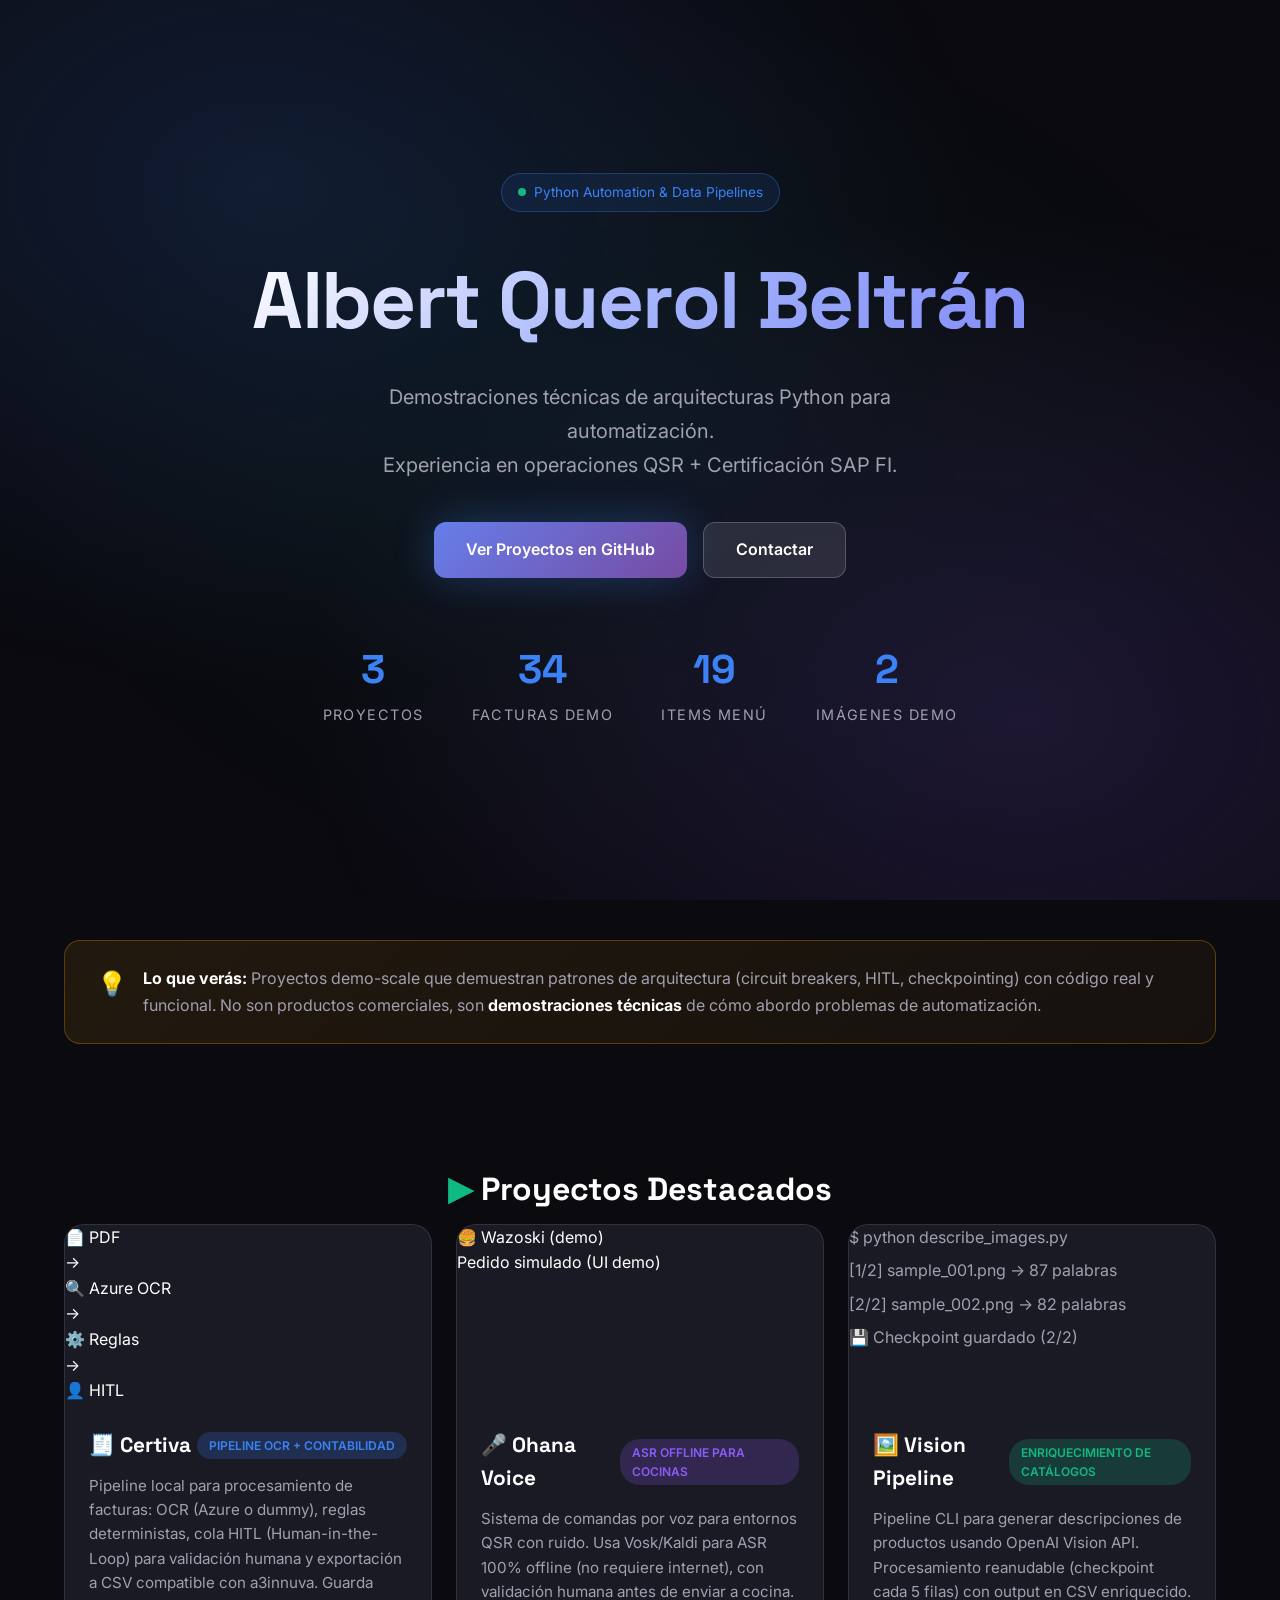
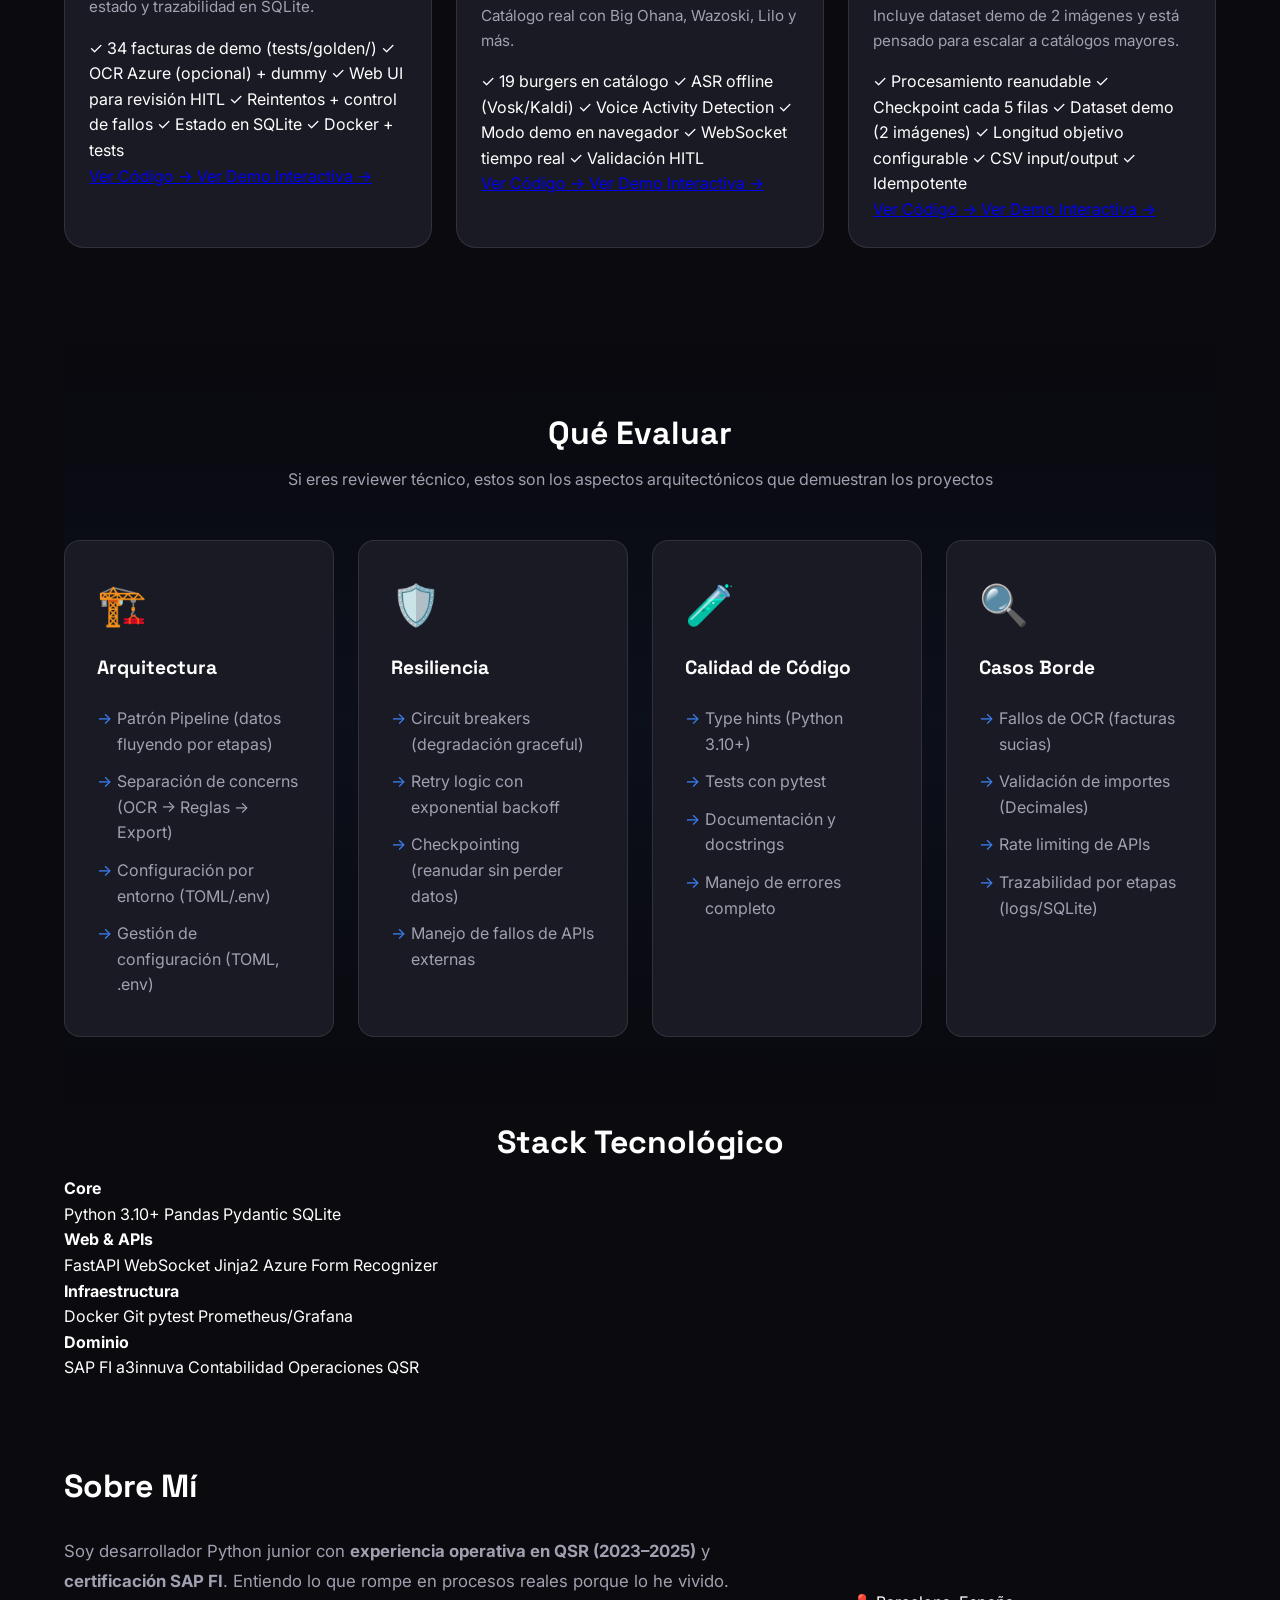
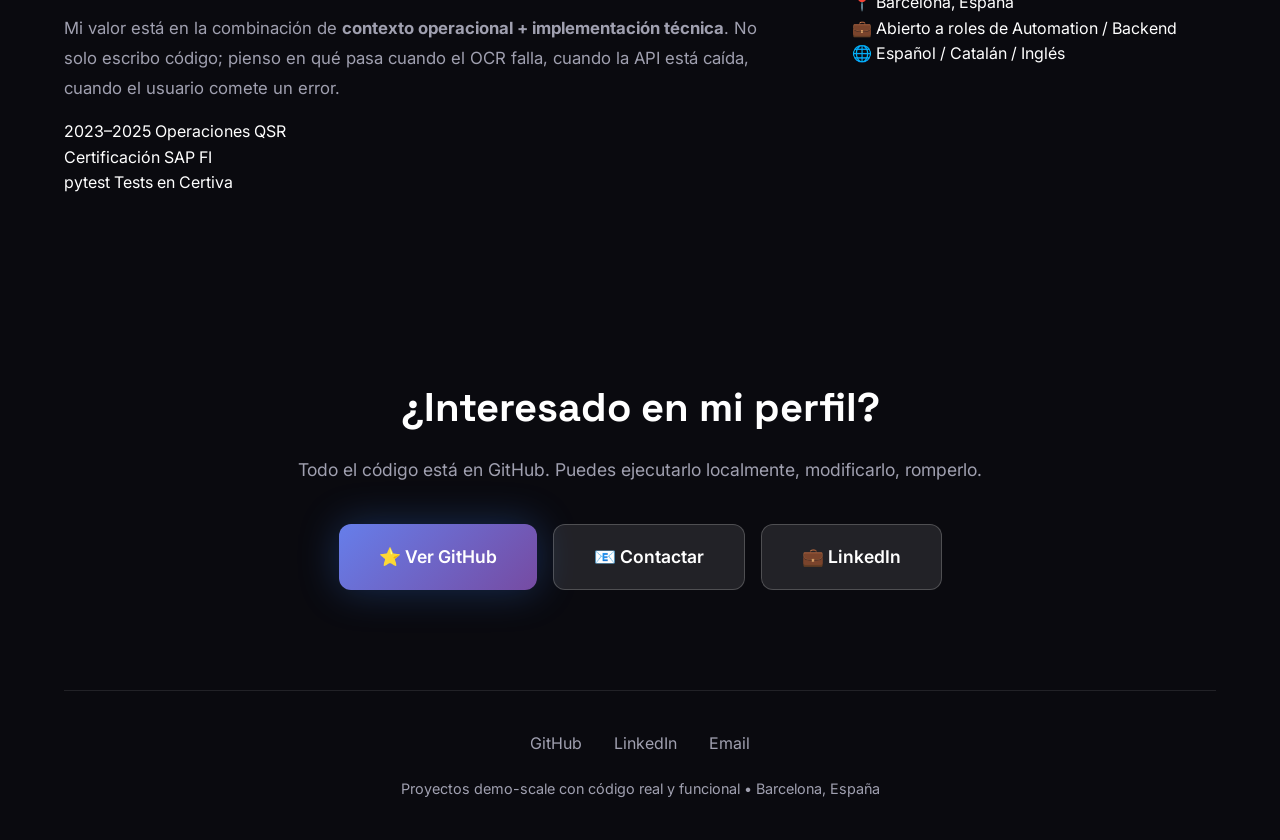
==== commit 62a950d3: "Sync demo data and contact info" ====
--- a/index.html
+++ b/index.html
@@ -238,7 +238,7 @@
             <div class="eval-icon">🧪</div>
             <h4>Calidad de Código</h4>
             <ul>
-              <li>Type hints (Python 3.11+)</li>
+              <li>Type hints (Python 3.10+)</li>
               <li>Tests con pytest</li>
               <li>Documentación y docstrings</li>
               <li>Manejo de errores completo</li>
@@ -355,10 +355,10 @@
           <a href="https://github.com/albertquerol12345" class="btn btn-primary btn-large" target="_blank">
             <span>⭐ Ver GitHub</span>
           </a>
-          <a href="mailto:albert.querol.beltran@gmail.com" class="btn btn-secondary btn-large">
+          <a href="mailto:albertquerol12345@gmail.com" class="btn btn-secondary btn-large">
             <span>📧 Contactar</span>
           </a>
-          <a href="https://linkedin.com/in/albertquerolbeltran" class="btn btn-secondary btn-large" target="_blank">
+          <a href="https://linkedin.com/in/albert-querol" class="btn btn-secondary btn-large" target="_blank">
             <span>💼 LinkedIn</span>
           </a>
         </div>
@@ -368,8 +368,8 @@
       <footer class="footer">
         <div class="footer-links">
           <a href="https://github.com/albertquerol12345" target="_blank">GitHub</a>
-          <a href="https://linkedin.com/in/albertquerolbeltran" target="_blank">LinkedIn</a>
-          <a href="mailto:albert.querol.beltran@gmail.com">Email</a>
+          <a href="https://linkedin.com/in/albert-querol" target="_blank">LinkedIn</a>
+          <a href="mailto:albertquerol12345@gmail.com">Email</a>
         </div>
         <p class="footer-note">
           Proyectos demo-scale con código real y funcional • Barcelona, España
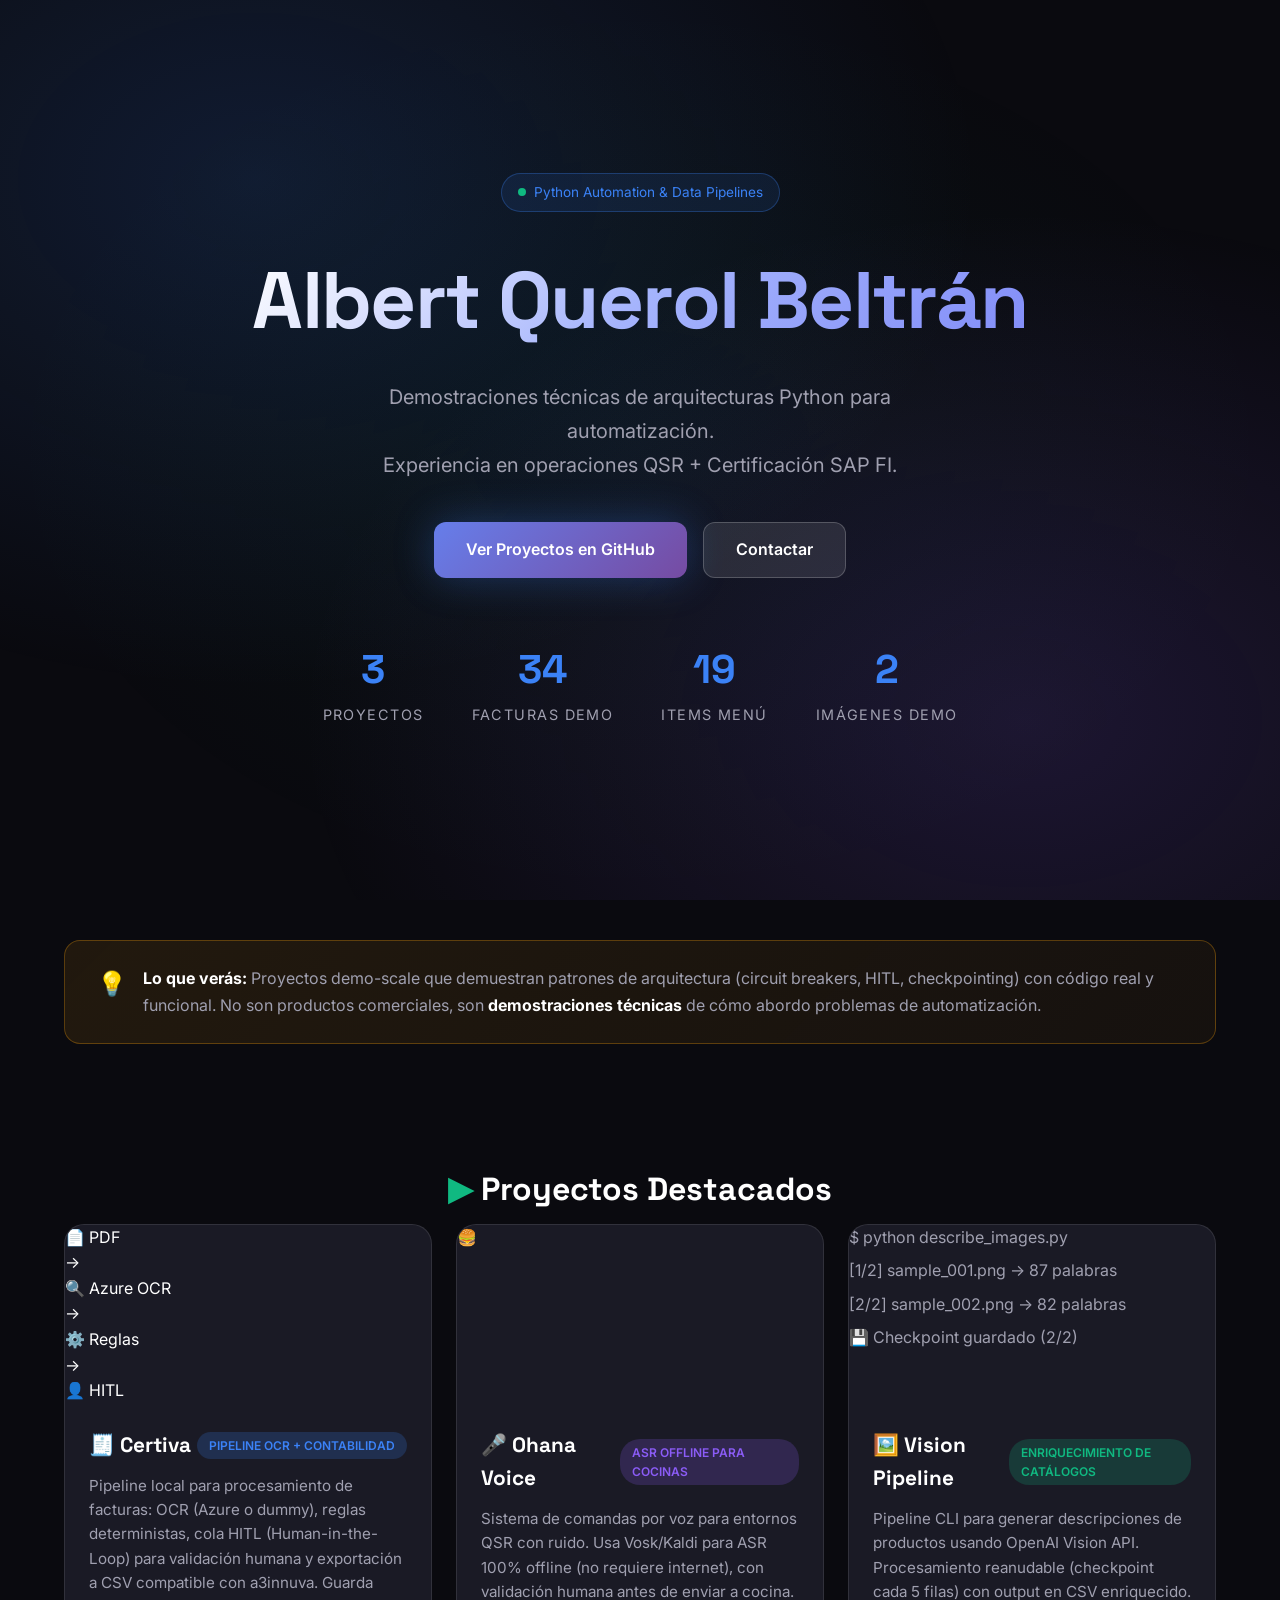
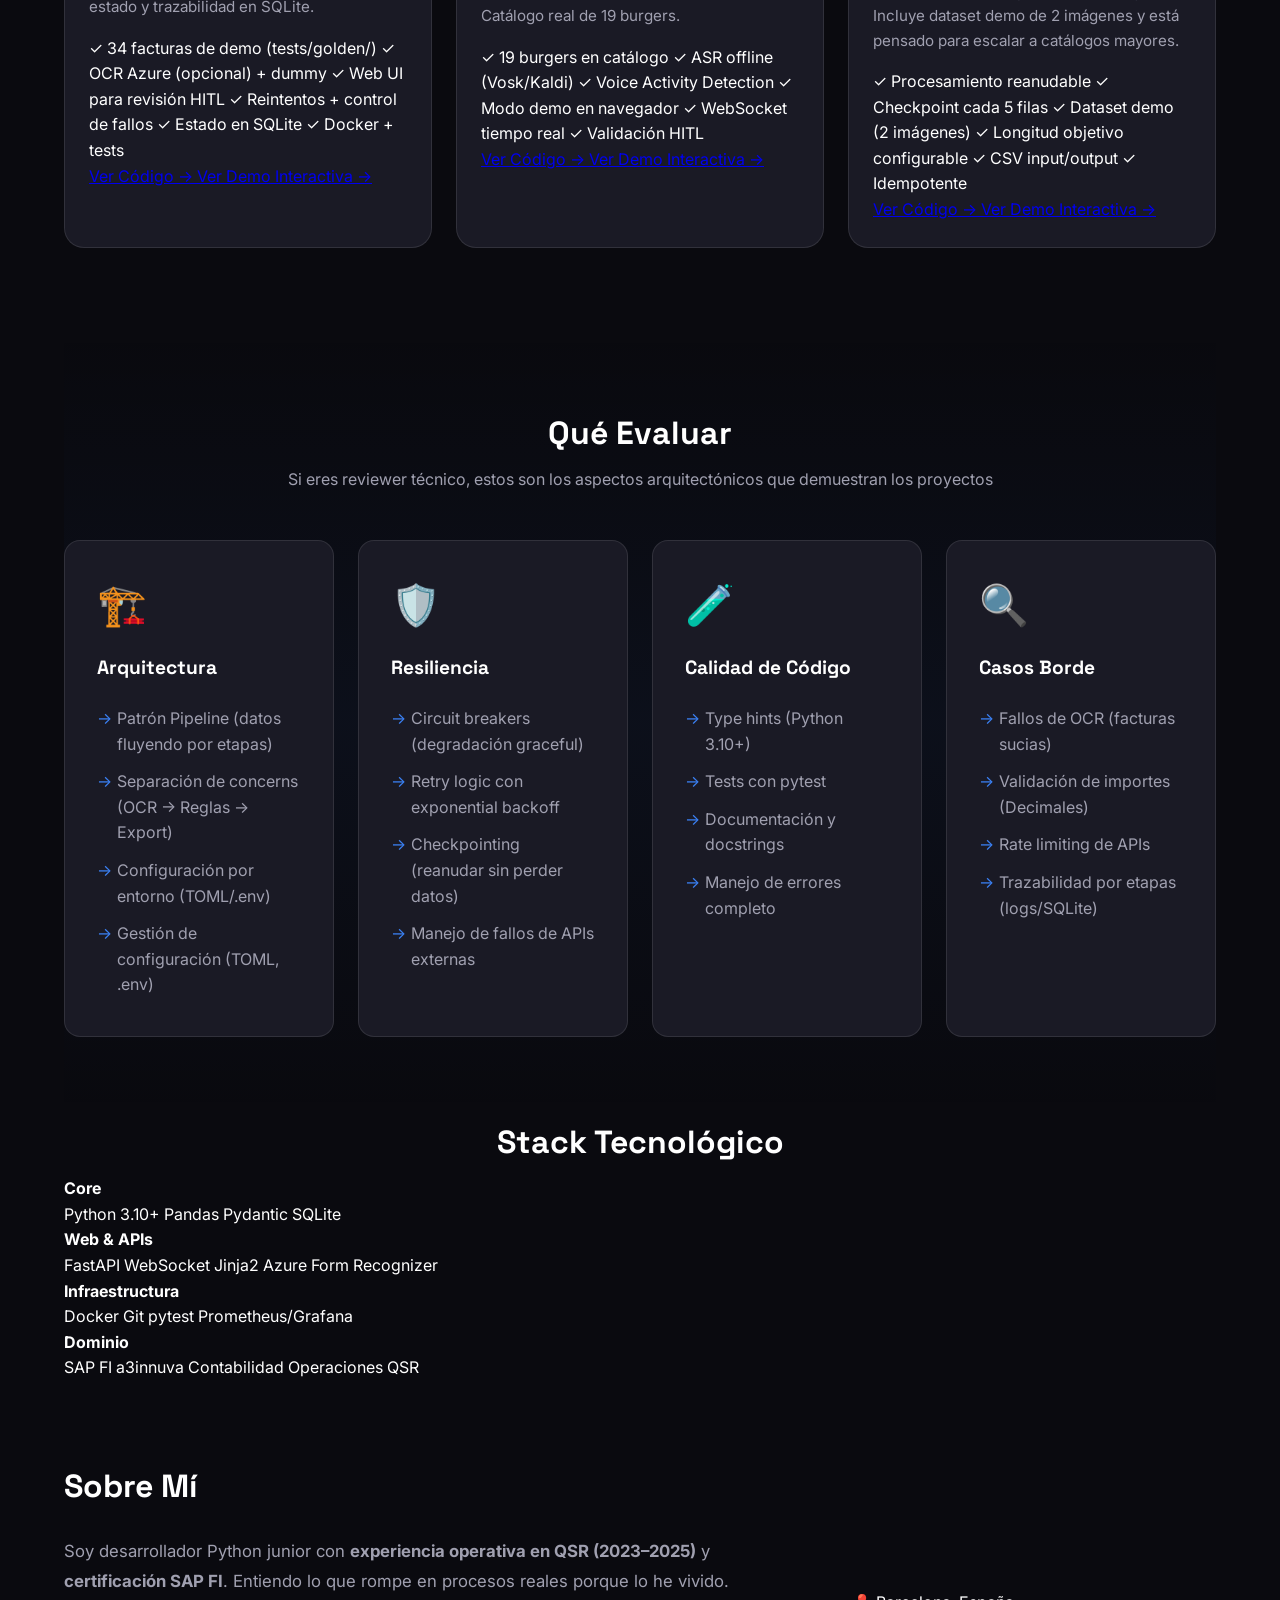
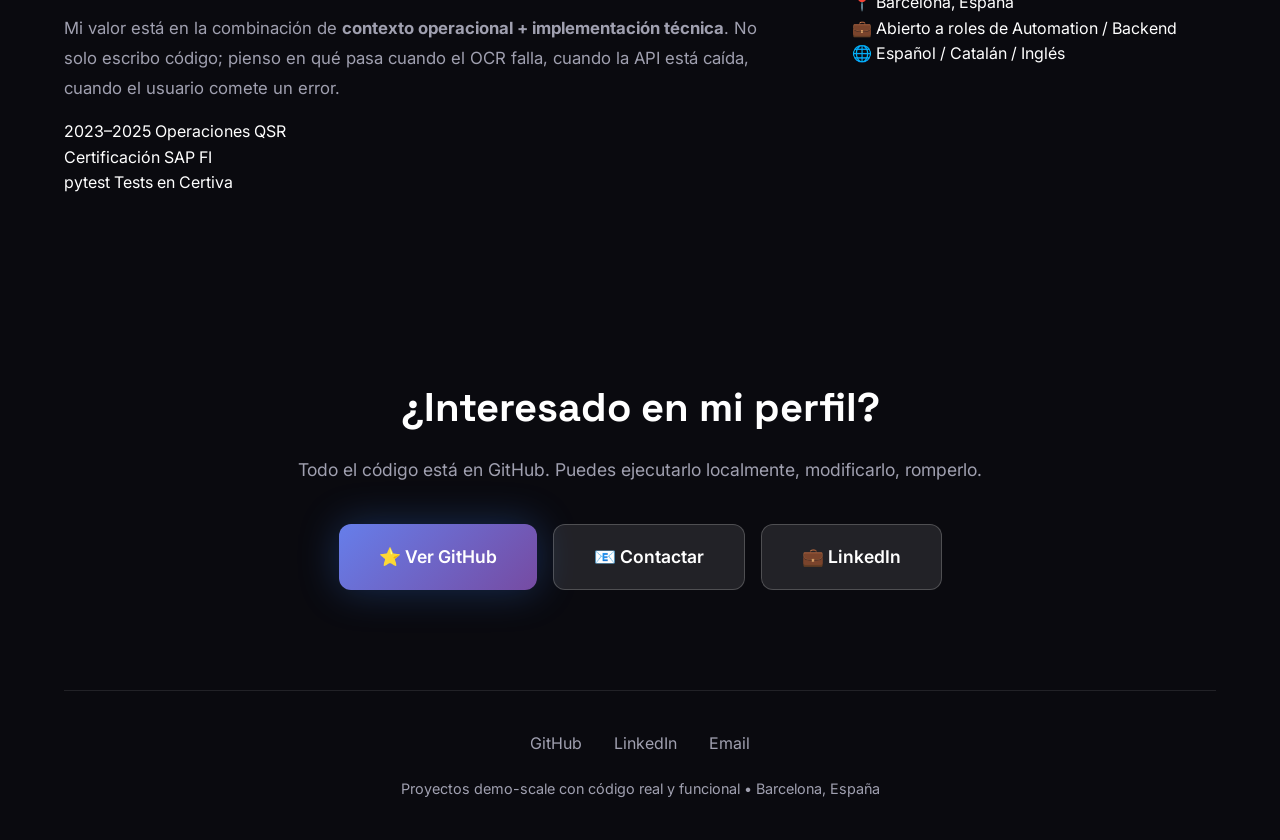
==== commit 3b2ccb1e: "Simplify Ohana card preview" ====
--- a/index.html
+++ b/index.html
@@ -125,12 +125,10 @@
               <div class="voice-demo">
                 <div class="burger-showcase">
                   <span class="burger-icon">🍔</span>
-                  <span class="burger-name">Wazoski (demo)</span>
                 </div>
                 <div class="voice-wave">
                   <span></span><span></span><span></span><span></span><span></span>
                 </div>
-                <div class="voice-text">Pedido simulado (UI demo)</div>
               </div>
             </div>
             <div class="demo-content">
@@ -141,7 +139,7 @@
               <p class="demo-desc">
                 Sistema de comandas por voz para entornos QSR con ruido. Usa Vosk/Kaldi
                 para ASR 100% offline (no requiere internet), con validación humana antes
-                de enviar a cocina. Catálogo real con Big Ohana, Wazoski, Lilo y más.
+                de enviar a cocina. Catálogo real de 19 burgers.
               </p>
               <div class="demo-features">
                 <span class="feature">✓ 19 burgers en catálogo</span>
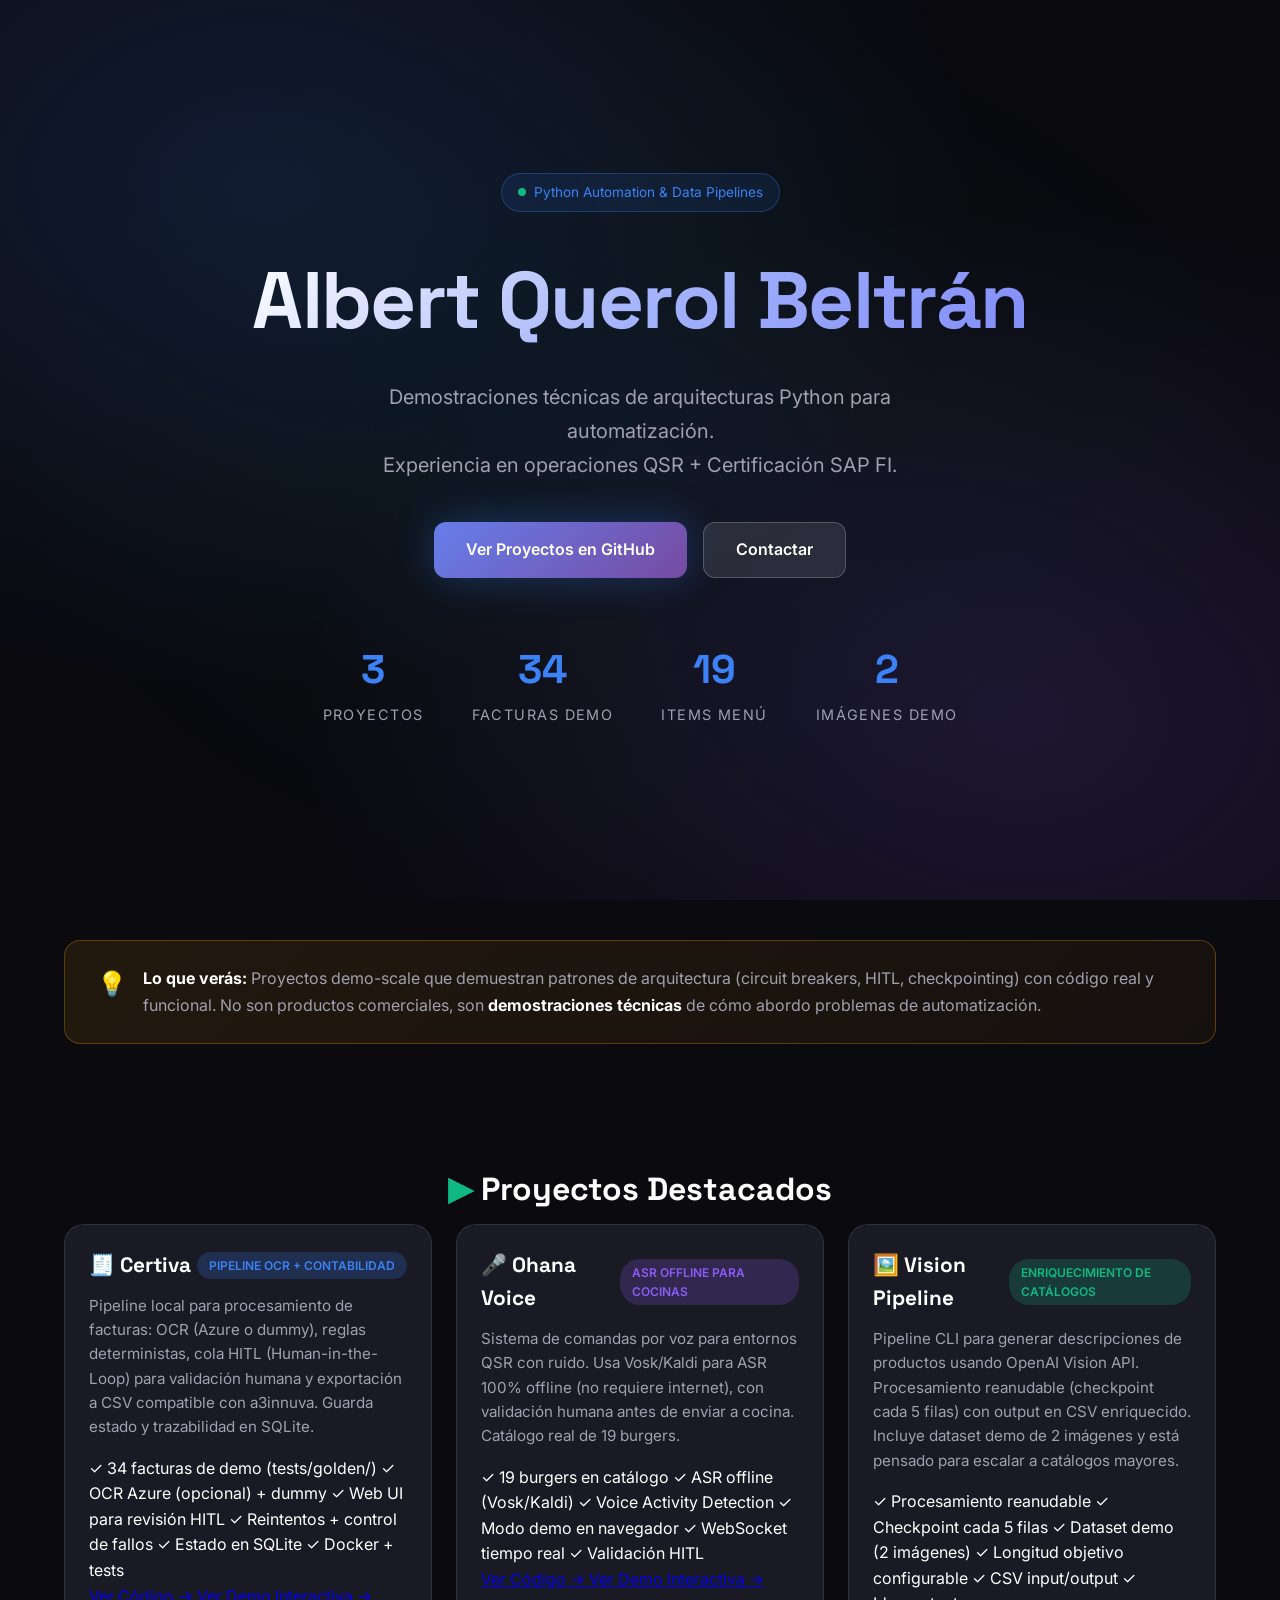
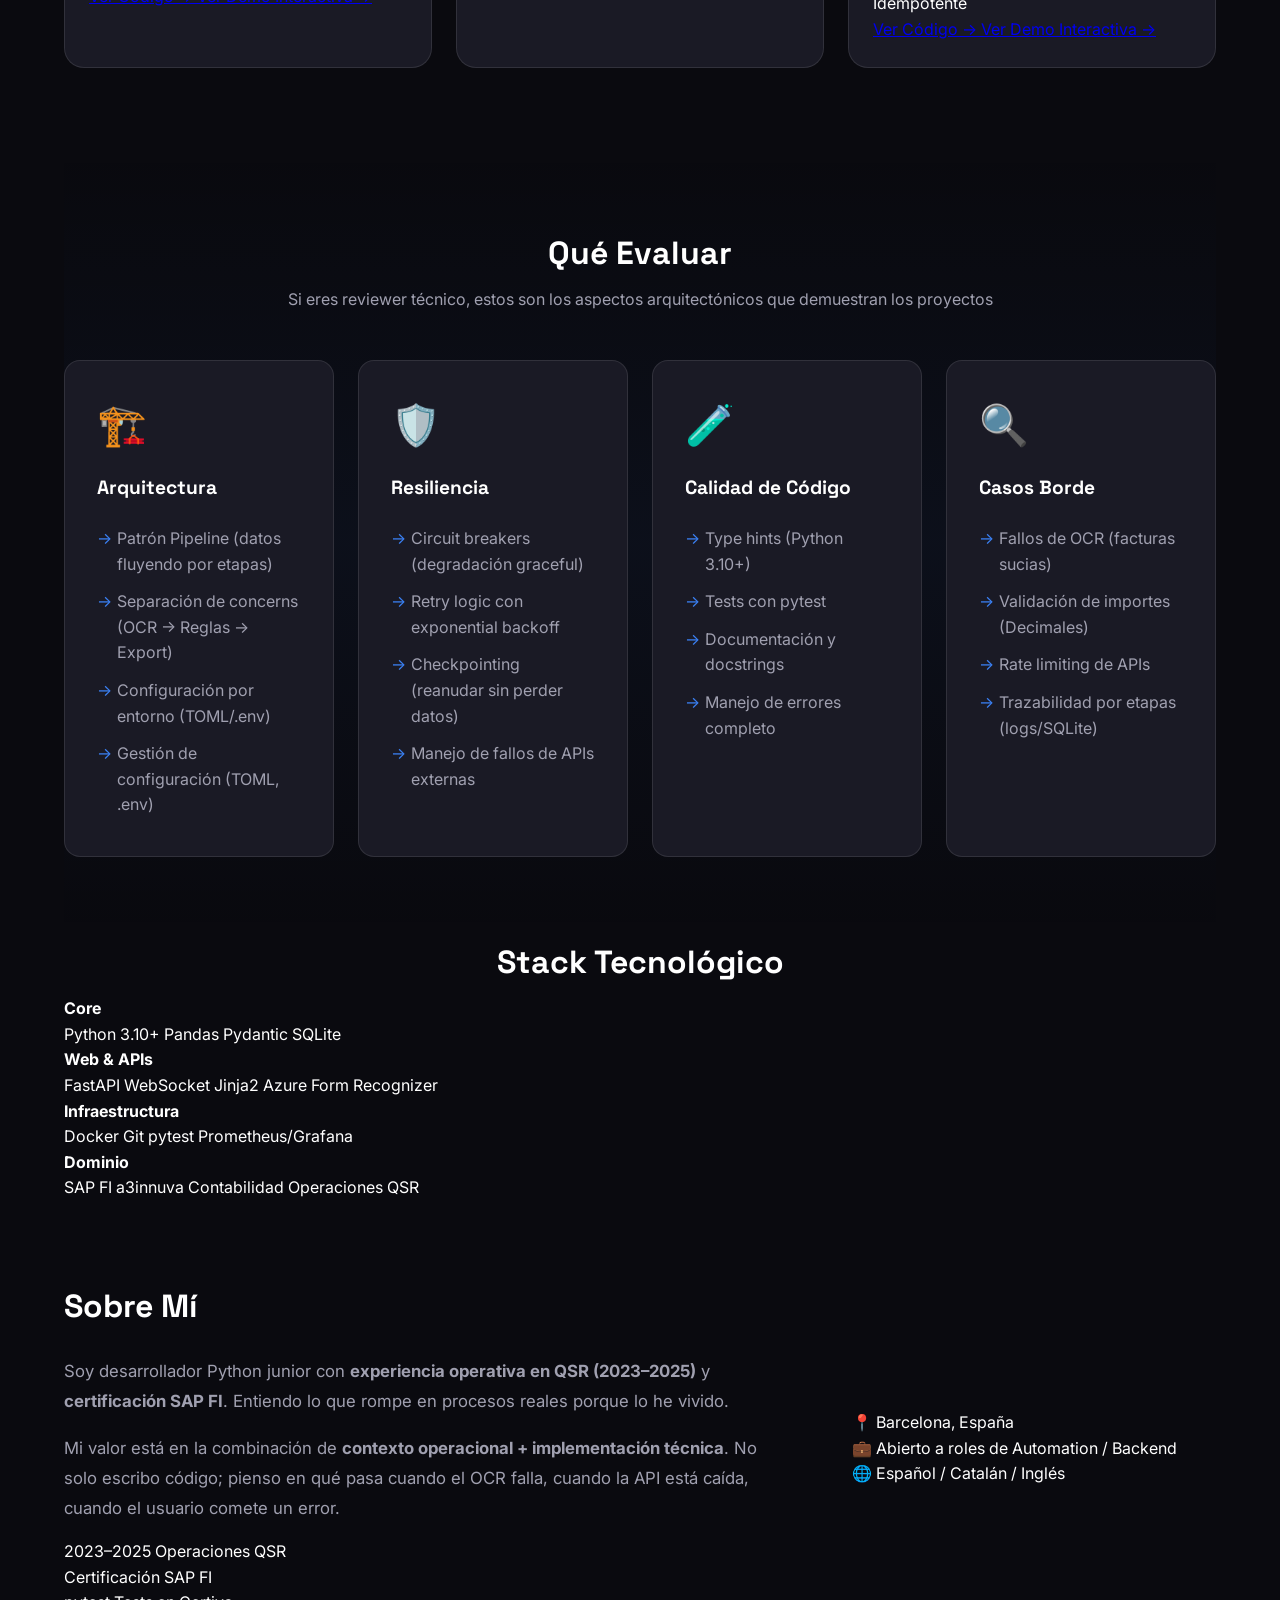
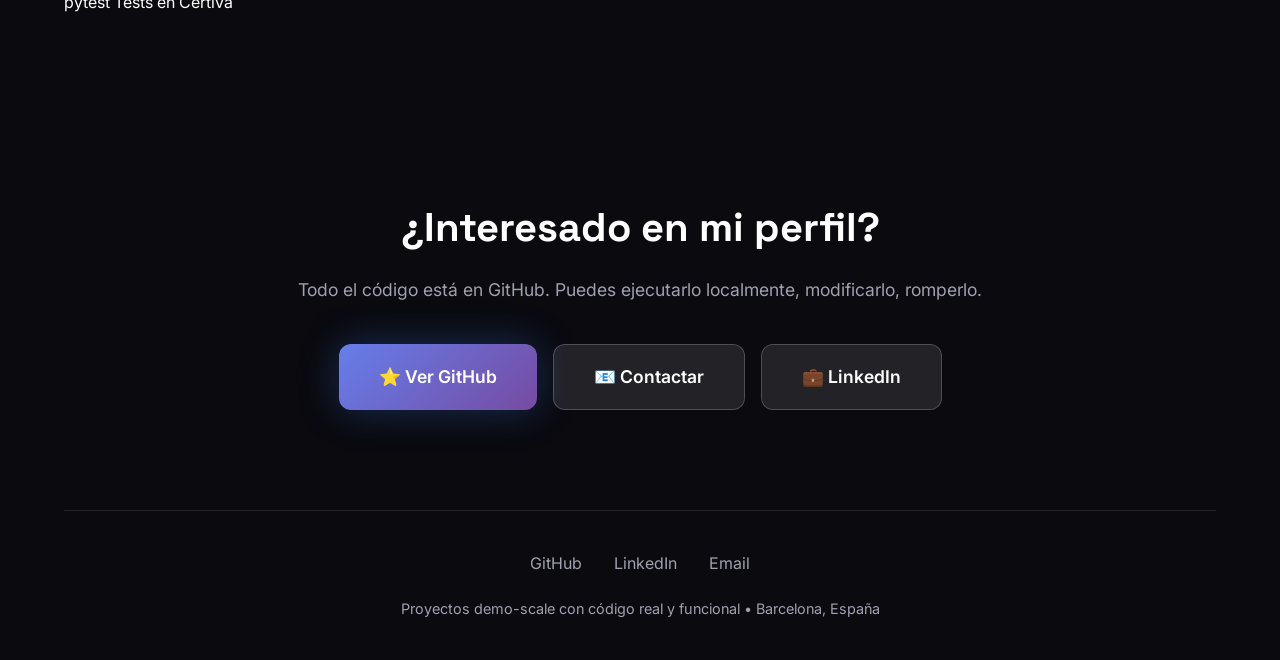
==== commit 6cb60518: "Remove visual preview blocks from cards" ====
--- a/index.html
+++ b/index.html
@@ -77,19 +77,6 @@
         <div class="demos-grid">
           <!-- CERTIVA -->
           <article class="demo-card certiva">
-            <div class="demo-visual certiva-bg">
-              <div class="pipeline-flow">
-                <div class="flow-step">📄 PDF</div>
-                <div class="flow-arrow">→</div>
-                <div class="flow-step">🔍 Azure OCR</div>
-                <div class="flow-arrow">→</div>
-                <div class="flow-step">⚙️ Reglas</div>
-                <div class="flow-arrow">→</div>
-                <div class="flow-step">👤 HITL</div>
-                <div class="flow-arrow">→</div>
-                <div class="flow-step">📊 CSV</div>
-              </div>
-            </div>
             <div class="demo-content">
               <div class="demo-header">
                 <h3>🧾 Certiva</h3>
@@ -121,16 +108,6 @@
 
           <!-- OHANA VOICE -->
           <article class="demo-card ohana">
-            <div class="demo-visual ohana-bg">
-              <div class="voice-demo">
-                <div class="burger-showcase">
-                  <span class="burger-icon">🍔</span>
-                </div>
-                <div class="voice-wave">
-                  <span></span><span></span><span></span><span></span><span></span>
-                </div>
-              </div>
-            </div>
             <div class="demo-content">
               <div class="demo-header">
                 <h3>🎤 Ohana Voice</h3>
@@ -162,17 +139,6 @@
 
           <!-- VISION PIPELINE -->
           <article class="demo-card vision">
-            <div class="demo-visual vision-bg">
-              <div class="terminal-preview">
-                <div class="t-line"><span class="t-green">$</span> python describe_images.py</div>
-                <div class="t-line"><span class="t-blue">[1/2]</span> sample_001.png → 87 palabras</div>
-                <div class="t-line"><span class="t-blue">[2/2]</span> sample_002.png → 82 palabras</div>
-                <div class="t-line"><span class="t-yellow">💾 Checkpoint guardado (2/2)</span></div>
-                <div class="t-progress-bar">
-                  <div class="t-progress-fill"></div>
-                </div>
-              </div>
-            </div>
             <div class="demo-content">
               <div class="demo-header">
                 <h3>🖼️ Vision Pipeline</h3>
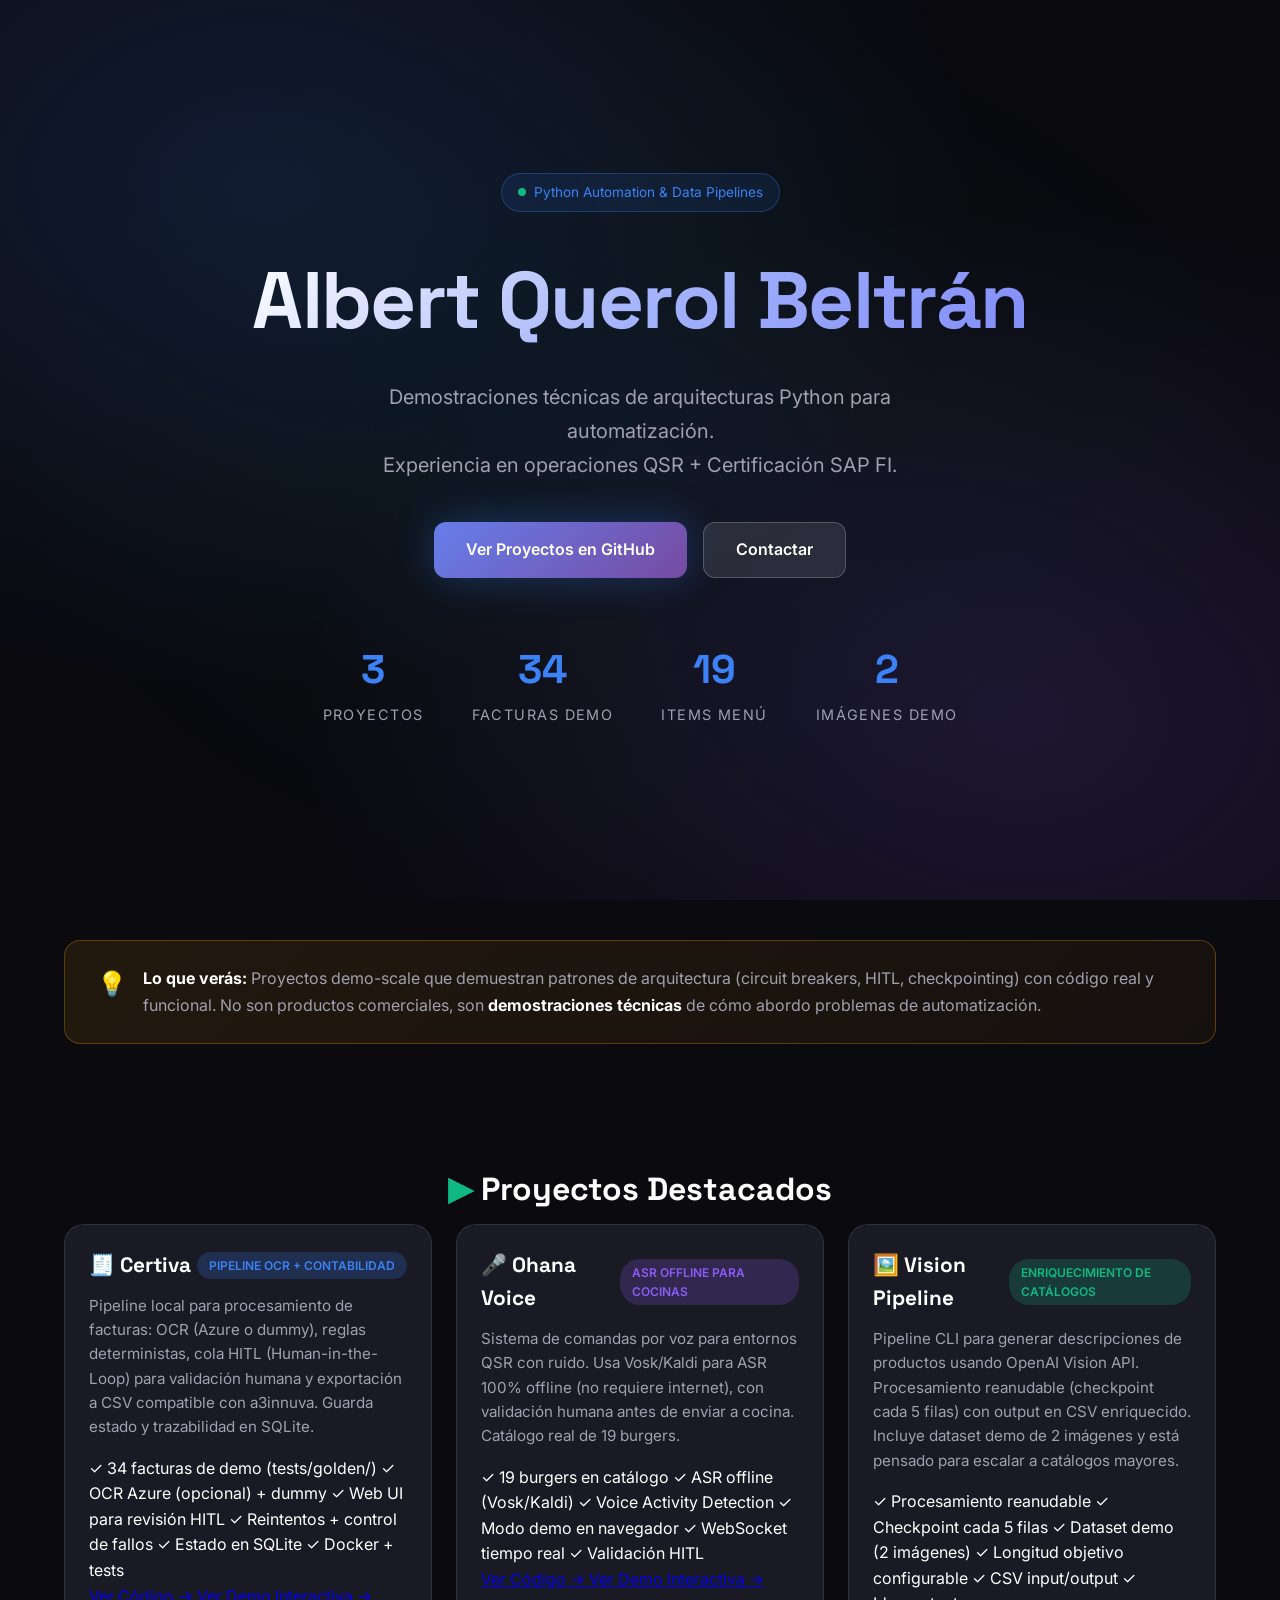
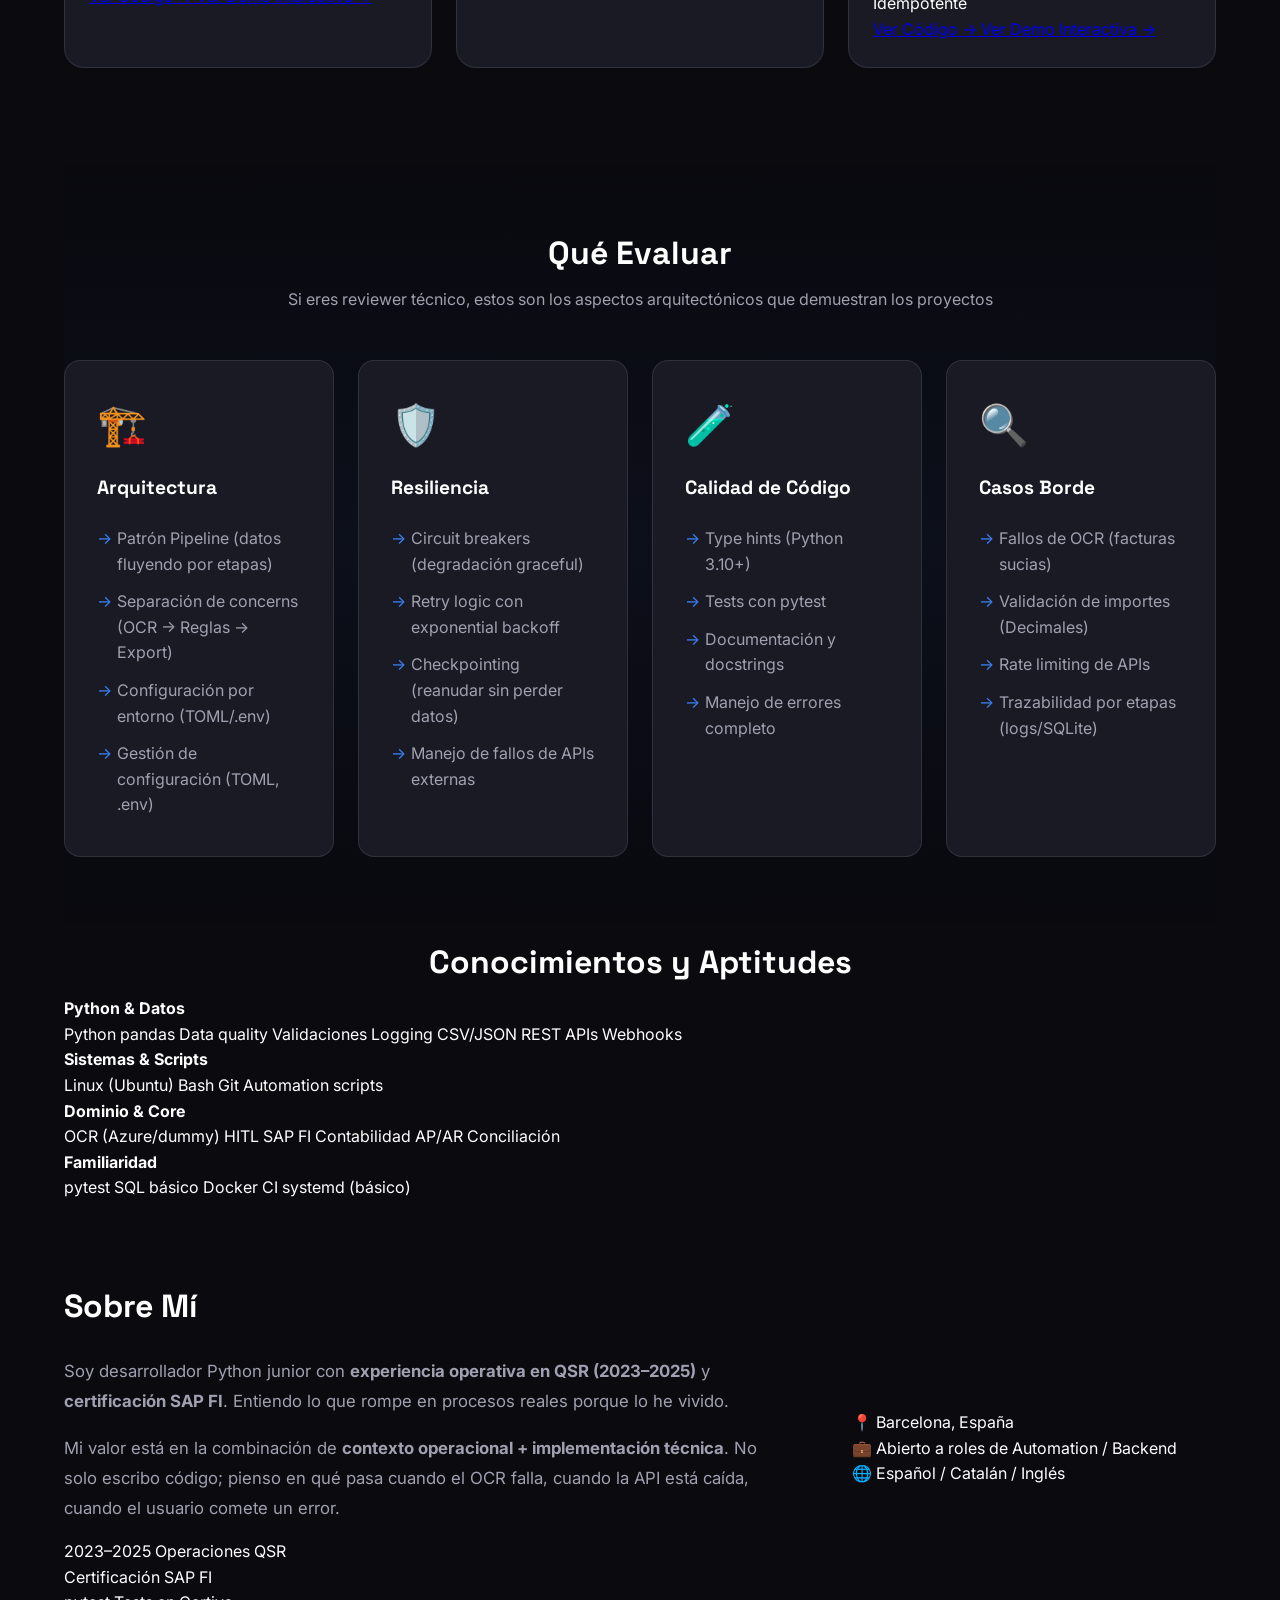
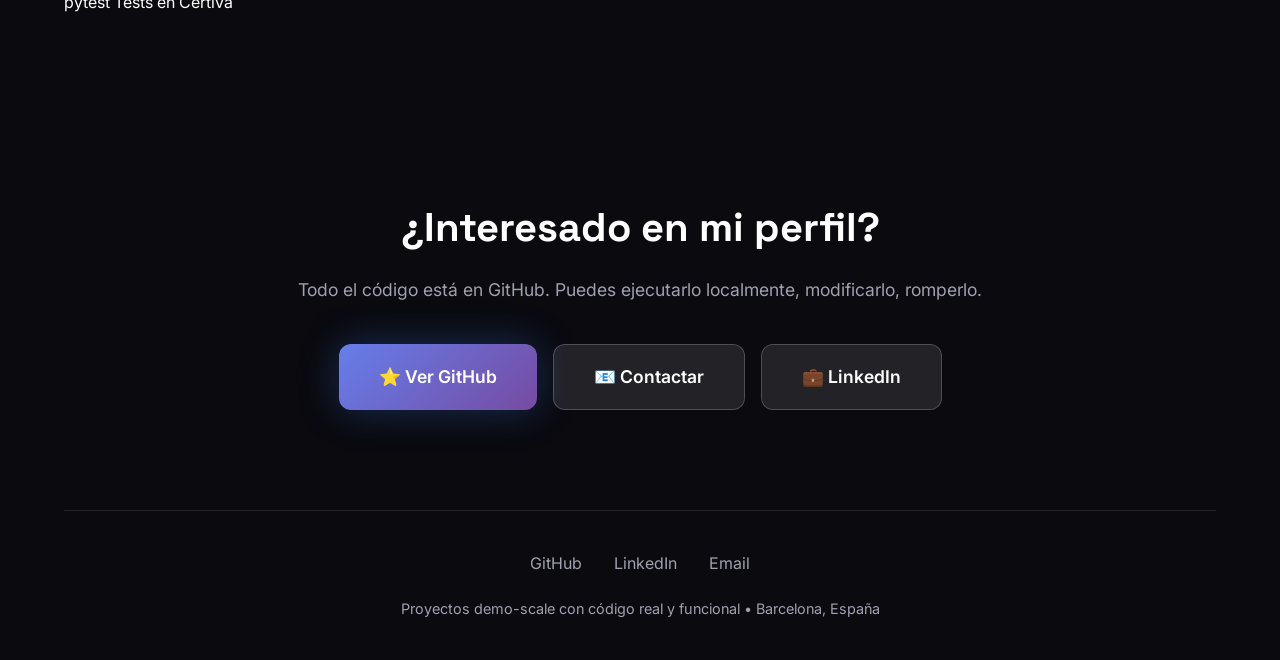
==== commit 32a14931: "chore: final polish - verified all claims match reality - Experience dates: 2023–2025 (consistent wi" ====
--- a/index.html
+++ b/index.html
@@ -1,344 +1,355 @@
 <!doctype html>
 <html lang="es">
-  <head>
-    <meta charset="utf-8" />
-    <meta name="viewport" content="width=device-width, initial-scale=1" />
-    <title>Albert Querol - Demostraciones Técnicas</title>
-    <link rel="preconnect" href="https://fonts.googleapis.com" />
-    <link rel="preconnect" href="https://fonts.gstatic.com" crossorigin />
-    <link href="https://fonts.googleapis.com/css2?family=Space+Grotesk:wght@400;600;700&family=Inter:wght@400;500;600&display=swap" rel="stylesheet" />
-    <link rel="stylesheet" href="styles.css" />
-  </head>
-  <body>
-    <div class="bg-animation"></div>
-    
-    <main class="container">
-      <!-- Hero -->
-      <header class="hero">
-        <div class="hero-badge">
-          <span class="pulse"></span>
-          Python Automation & Data Pipelines
-        </div>
-        <h1>
-          <span class="gradient-text">Albert Querol Beltrán</span>
-        </h1>
-        <p class="hero-subtitle">
-          Demostraciones técnicas de arquitecturas Python para automatización.
-          <br>Experiencia en operaciones QSR + Certificación SAP FI.
+
+<head>
+  <meta charset="utf-8" />
+  <meta name="viewport" content="width=device-width, initial-scale=1" />
+  <title>Albert Querol - Demostraciones Técnicas</title>
+  <link rel="preconnect" href="https://fonts.googleapis.com" />
+  <link rel="preconnect" href="https://fonts.gstatic.com" crossorigin />
+  <link
+    href="https://fonts.googleapis.com/css2?family=Space+Grotesk:wght@400;600;700&family=Inter:wght@400;500;600&display=swap"
+    rel="stylesheet" />
+  <link rel="stylesheet" href="styles.css" />
+</head>
+
+<body>
+  <div class="bg-animation"></div>
+
+  <main class="container">
+    <!-- Hero -->
+    <header class="hero">
+      <div class="hero-badge">
+        <span class="pulse"></span>
+        Python Automation & Data Pipelines
+      </div>
+      <h1>
+        <span class="gradient-text">Albert Querol Beltrán</span>
+      </h1>
+      <p class="hero-subtitle">
+        Demostraciones técnicas de arquitecturas Python para automatización.
+        <br>Experiencia en operaciones QSR + Certificación SAP FI.
+      </p>
+
+      <div class="hero-cta">
+        <a href="https://github.com/albertquerol12345" class="btn btn-primary" target="_blank">
+          <span>Ver Proyectos en GitHub</span>
+        </a>
+        <a href="mailto:albertquerol12345@gmail.com" class="btn btn-secondary">
+          <span>Contactar</span>
+        </a>
+      </div>
+
+      <div class="hero-stats">
+        <div class="stat">
+          <span class="stat-number">3</span>
+          <span class="stat-label">Proyectos</span>
+        </div>
+        <div class="stat">
+          <span class="stat-number">34</span>
+          <span class="stat-label">Facturas Demo</span>
+        </div>
+        <div class="stat">
+          <span class="stat-number">19</span>
+          <span class="stat-label">Items Menú</span>
+        </div>
+        <div class="stat">
+          <span class="stat-number">2</span>
+          <span class="stat-label">Imágenes Demo</span>
+        </div>
+      </div>
+    </header>
+
+    <!-- Banner de Contexto -->
+    <section class="clarification-banner">
+      <div class="banner-content">
+        <span class="banner-icon">💡</span>
+        <p>
+          <strong>Lo que verás:</strong> Proyectos demo-scale que demuestran patrones de arquitectura
+          (circuit breakers, HITL, checkpointing) con código real y funcional. No son productos comerciales,
+          son <strong>demostraciones técnicas</strong> de cómo abordo problemas de automatización.
         </p>
-        
-        <div class="hero-cta">
-          <a href="https://github.com/albertquerol12345" class="btn btn-primary" target="_blank">
-            <span>Ver Proyectos en GitHub</span>
-          </a>
-          <a href="mailto:albertquerol12345@gmail.com" class="btn btn-secondary">
-            <span>Contactar</span>
-          </a>
-        </div>
-        
-        <div class="hero-stats">
-          <div class="stat">
-            <span class="stat-number">3</span>
-            <span class="stat-label">Proyectos</span>
-          </div>
-          <div class="stat">
-            <span class="stat-number">34</span>
-            <span class="stat-label">Facturas Demo</span>
-          </div>
-          <div class="stat">
-            <span class="stat-number">19</span>
-            <span class="stat-label">Items Menú</span>
-          </div>
-          <div class="stat">
-            <span class="stat-number">2</span>
-            <span class="stat-label">Imágenes Demo</span>
-          </div>
-        </div>
-      </header>
-
-      <!-- Banner de Contexto -->
-      <section class="clarification-banner">
-        <div class="banner-content">
-          <span class="banner-icon">💡</span>
+      </div>
+    </section>
+
+    <!-- Proyectos -->
+    <section class="demos-section">
+      <h2 class="section-title">
+        <span class="title-accent">▶</span> Proyectos Destacados
+      </h2>
+
+      <div class="demos-grid">
+        <!-- CERTIVA -->
+        <article class="demo-card certiva">
+          <div class="demo-content">
+            <div class="demo-header">
+              <h3>🧾 Certiva</h3>
+              <span class="demo-tag tag-blue">Pipeline OCR + Contabilidad</span>
+            </div>
+            <p class="demo-desc">
+              Pipeline local para procesamiento de facturas: OCR (Azure o dummy), reglas deterministas,
+              cola HITL (Human-in-the-Loop) para validación humana y exportación a CSV compatible con a3innuva.
+              Guarda estado y trazabilidad en SQLite.
+            </p>
+            <div class="demo-features">
+              <span class="feature">✓ 34 facturas de demo (tests/golden/)</span>
+              <span class="feature">✓ OCR Azure (opcional) + dummy</span>
+              <span class="feature">✓ Web UI para revisión HITL</span>
+              <span class="feature">✓ Reintentos + control de fallos</span>
+              <span class="feature">✓ Estado en SQLite</span>
+              <span class="feature">✓ Docker + tests</span>
+            </div>
+            <div class="demo-links">
+              <a href="https://github.com/albertquerol12345/certiva" class="link-primary" target="_blank">
+                Ver Código →
+              </a>
+              <a href="demo-certiva.html" class="link-secondary">
+                Ver Demo Interactiva →
+              </a>
+            </div>
+          </div>
+        </article>
+
+        <!-- OHANA VOICE -->
+        <article class="demo-card ohana">
+          <div class="demo-content">
+            <div class="demo-header">
+              <h3>🎤 Ohana Voice</h3>
+              <span class="demo-tag tag-purple">ASR Offline para Cocinas</span>
+            </div>
+            <p class="demo-desc">
+              Sistema de comandas por voz para entornos QSR con ruido. Usa Vosk/Kaldi
+              para ASR 100% offline (no requiere internet), con validación humana antes
+              de enviar a cocina. Catálogo real de 19 burgers.
+            </p>
+            <div class="demo-features">
+              <span class="feature">✓ 19 burgers en catálogo</span>
+              <span class="feature">✓ ASR offline (Vosk/Kaldi)</span>
+              <span class="feature">✓ Voice Activity Detection</span>
+              <span class="feature">✓ Modo demo en navegador</span>
+              <span class="feature">✓ WebSocket tiempo real</span>
+              <span class="feature">✓ Validación HITL</span>
+            </div>
+            <div class="demo-links">
+              <a href="https://github.com/albertquerol12345/ohana-voice" class="link-primary" target="_blank">
+                Ver Código →
+              </a>
+              <a href="demo-ohana.html" class="link-secondary">
+                Ver Demo Interactiva →
+              </a>
+            </div>
+          </div>
+        </article>
+
+        <!-- VISION PIPELINE -->
+        <article class="demo-card vision">
+          <div class="demo-content">
+            <div class="demo-header">
+              <h3>🖼️ Vision Pipeline</h3>
+              <span class="demo-tag tag-green">Enriquecimiento de Catálogos</span>
+            </div>
+            <p class="demo-desc">
+              Pipeline CLI para generar descripciones de productos usando OpenAI Vision API.
+              Procesamiento reanudable (checkpoint cada 5 filas) con output en CSV enriquecido.
+              Incluye dataset demo de 2 imágenes y está pensado para escalar a catálogos mayores.
+            </p>
+            <div class="demo-features">
+              <span class="feature">✓ Procesamiento reanudable</span>
+              <span class="feature">✓ Checkpoint cada 5 filas</span>
+              <span class="feature">✓ Dataset demo (2 imágenes)</span>
+              <span class="feature">✓ Longitud objetivo configurable</span>
+              <span class="feature">✓ CSV input/output</span>
+              <span class="feature">✓ Idempotente</span>
+            </div>
+            <div class="demo-links">
+              <a href="https://github.com/albertquerol12345/vision-descr-pipeline" class="link-primary" target="_blank">
+                Ver Código →
+              </a>
+              <a href="demo-vision.html" class="link-secondary">
+                Ver Demo Interactiva →
+              </a>
+            </div>
+          </div>
+        </article>
+      </div>
+    </section>
+
+    <!-- Qué Evaluar -->
+    <section class="evaluation-section">
+      <h2 class="section-title">Qué Evaluar</h2>
+      <p class="section-subtitle">
+        Si eres reviewer técnico, estos son los aspectos arquitectónicos que demuestran los proyectos
+      </p>
+
+      <div class="eval-grid">
+        <div class="eval-card">
+          <div class="eval-icon">🏗️</div>
+          <h4>Arquitectura</h4>
+          <ul>
+            <li>Patrón Pipeline (datos fluyendo por etapas)</li>
+            <li>Separación de concerns (OCR → Reglas → Export)</li>
+            <li>Configuración por entorno (TOML/.env)</li>
+            <li>Gestión de configuración (TOML, .env)</li>
+          </ul>
+        </div>
+        <div class="eval-card">
+          <div class="eval-icon">🛡️</div>
+          <h4>Resiliencia</h4>
+          <ul>
+            <li>Circuit breakers (degradación graceful)</li>
+            <li>Retry logic con exponential backoff</li>
+            <li>Checkpointing (reanudar sin perder datos)</li>
+            <li>Manejo de fallos de APIs externas</li>
+          </ul>
+        </div>
+        <div class="eval-card">
+          <div class="eval-icon">🧪</div>
+          <h4>Calidad de Código</h4>
+          <ul>
+            <li>Type hints (Python 3.10+)</li>
+            <li>Tests con pytest</li>
+            <li>Documentación y docstrings</li>
+            <li>Manejo de errores completo</li>
+          </ul>
+        </div>
+        <div class="eval-card">
+          <div class="eval-icon">🔍</div>
+          <h4>Casos Borde</h4>
+          <ul>
+            <li>Fallos de OCR (facturas sucias)</li>
+            <li>Validación de importes (Decimales)</li>
+            <li>Rate limiting de APIs</li>
+            <li>Trazabilidad por etapas (logs/SQLite)</li>
+          </ul>
+        </div>
+      </div>
+    </section>
+
+    <section class="stack-section">
+      <h2 class="section-title">Conocimientos y Aptitudes</h2>
+      <div class="stack-grid">
+        <div class="stack-category">
+          <h4>Python & Datos</h4>
+          <div class="stack-items">
+            <span class="stack-item">Python</span>
+            <span class="stack-item">pandas</span>
+            <span class="stack-item">Data quality</span>
+            <span class="stack-item">Validaciones</span>
+            <span class="stack-item">Logging</span>
+            <span class="stack-item">CSV/JSON</span>
+            <span class="stack-item">REST APIs</span>
+            <span class="stack-item">Webhooks</span>
+          </div>
+        </div>
+        <div class="stack-category">
+          <h4>Sistemas & Scripts</h4>
+          <div class="stack-items">
+            <span class="stack-item">Linux (Ubuntu)</span>
+            <span class="stack-item">Bash</span>
+            <span class="stack-item">Git</span>
+            <span class="stack-item">Automation scripts</span>
+          </div>
+        </div>
+        <div class="stack-category">
+          <h4>Dominio & Core</h4>
+          <div class="stack-items">
+            <span class="stack-item">OCR (Azure/dummy)</span>
+            <span class="stack-item">HITL</span>
+            <span class="stack-item">SAP FI</span>
+            <span class="stack-item">Contabilidad</span>
+            <span class="stack-item">AP/AR</span>
+            <span class="stack-item">Conciliación</span>
+          </div>
+        </div>
+        <div class="stack-category">
+          <h4>Familiaridad</h4>
+          <div class="stack-items">
+            <span class="stack-item">pytest</span>
+            <span class="stack-item">SQL básico</span>
+            <span class="stack-item">Docker</span>
+            <span class="stack-item">CI</span>
+            <span class="stack-item">systemd (básico)</span>
+          </div>
+        </div>
+      </div>
+    </section>
+
+    <!-- Sobre Mí -->
+    <section class="about-section">
+      <div class="about-grid">
+        <div class="about-content">
+          <h2>Sobre Mí</h2>
           <p>
-            <strong>Lo que verás:</strong> Proyectos demo-scale que demuestran patrones de arquitectura 
-            (circuit breakers, HITL, checkpointing) con código real y funcional. No son productos comerciales, 
-            son <strong>demostraciones técnicas</strong> de cómo abordo problemas de automatización.
+            Soy desarrollador Python junior con <strong>experiencia operativa en QSR (2023–2025)</strong>
+            y <strong>certificación SAP FI</strong>. Entiendo lo que
+            rompe en procesos reales porque lo he vivido.
           </p>
-        </div>
-      </section>
-
-      <!-- Proyectos -->
-      <section class="demos-section">
-        <h2 class="section-title">
-          <span class="title-accent">▶</span> Proyectos Destacados
-        </h2>
-        
-        <div class="demos-grid">
-          <!-- CERTIVA -->
-          <article class="demo-card certiva">
-            <div class="demo-content">
-              <div class="demo-header">
-                <h3>🧾 Certiva</h3>
-                <span class="demo-tag tag-blue">Pipeline OCR + Contabilidad</span>
-              </div>
-              <p class="demo-desc">
-                Pipeline local para procesamiento de facturas: OCR (Azure o dummy), reglas deterministas,
-                cola HITL (Human-in-the-Loop) para validación humana y exportación a CSV compatible con a3innuva.
-                Guarda estado y trazabilidad en SQLite.
-              </p>
-              <div class="demo-features">
-                <span class="feature">✓ 34 facturas de demo (tests/golden/)</span>
-                <span class="feature">✓ OCR Azure (opcional) + dummy</span>
-                <span class="feature">✓ Web UI para revisión HITL</span>
-                <span class="feature">✓ Reintentos + control de fallos</span>
-                <span class="feature">✓ Estado en SQLite</span>
-                <span class="feature">✓ Docker + tests</span>
-              </div>
-              <div class="demo-links">
-                <a href="https://github.com/albertquerol12345/certiva" class="link-primary" target="_blank">
-                  Ver Código →
-                </a>
-                <a href="demo-certiva.html" class="link-secondary">
-                  Ver Demo Interactiva →
-                </a>
-              </div>
-            </div>
-          </article>
-
-          <!-- OHANA VOICE -->
-          <article class="demo-card ohana">
-            <div class="demo-content">
-              <div class="demo-header">
-                <h3>🎤 Ohana Voice</h3>
-                <span class="demo-tag tag-purple">ASR Offline para Cocinas</span>
-              </div>
-              <p class="demo-desc">
-                Sistema de comandas por voz para entornos QSR con ruido. Usa Vosk/Kaldi
-                para ASR 100% offline (no requiere internet), con validación humana antes
-                de enviar a cocina. Catálogo real de 19 burgers.
-              </p>
-              <div class="demo-features">
-                <span class="feature">✓ 19 burgers en catálogo</span>
-                <span class="feature">✓ ASR offline (Vosk/Kaldi)</span>
-                <span class="feature">✓ Voice Activity Detection</span>
-                <span class="feature">✓ Modo demo en navegador</span>
-                <span class="feature">✓ WebSocket tiempo real</span>
-                <span class="feature">✓ Validación HITL</span>
-              </div>
-              <div class="demo-links">
-                <a href="https://github.com/albertquerol12345/ohana-voice" class="link-primary" target="_blank">
-                  Ver Código →
-                </a>
-                <a href="demo-ohana.html" class="link-secondary">
-                  Ver Demo Interactiva →
-                </a>
-              </div>
-            </div>
-          </article>
-
-          <!-- VISION PIPELINE -->
-          <article class="demo-card vision">
-            <div class="demo-content">
-              <div class="demo-header">
-                <h3>🖼️ Vision Pipeline</h3>
-                <span class="demo-tag tag-green">Enriquecimiento de Catálogos</span>
-              </div>
-              <p class="demo-desc">
-                Pipeline CLI para generar descripciones de productos usando OpenAI Vision API.
-                Procesamiento reanudable (checkpoint cada 5 filas) con output en CSV enriquecido.
-                Incluye dataset demo de 2 imágenes y está pensado para escalar a catálogos mayores.
-              </p>
-              <div class="demo-features">
-                <span class="feature">✓ Procesamiento reanudable</span>
-                <span class="feature">✓ Checkpoint cada 5 filas</span>
-                <span class="feature">✓ Dataset demo (2 imágenes)</span>
-                <span class="feature">✓ Longitud objetivo configurable</span>
-                <span class="feature">✓ CSV input/output</span>
-                <span class="feature">✓ Idempotente</span>
-              </div>
-              <div class="demo-links">
-                <a href="https://github.com/albertquerol12345/vision-descr-pipeline" class="link-primary" target="_blank">
-                  Ver Código →
-                </a>
-                <a href="demo-vision.html" class="link-secondary">
-                  Ver Demo Interactiva →
-                </a>
-              </div>
-            </div>
-          </article>
-        </div>
-      </section>
-
-      <!-- Qué Evaluar -->
-      <section class="evaluation-section">
-        <h2 class="section-title">Qué Evaluar</h2>
-        <p class="section-subtitle">
-          Si eres reviewer técnico, estos son los aspectos arquitectónicos que demuestran los proyectos
-        </p>
-        
-        <div class="eval-grid">
-          <div class="eval-card">
-            <div class="eval-icon">🏗️</div>
-            <h4>Arquitectura</h4>
-            <ul>
-              <li>Patrón Pipeline (datos fluyendo por etapas)</li>
-              <li>Separación de concerns (OCR → Reglas → Export)</li>
-              <li>Configuración por entorno (TOML/.env)</li>
-              <li>Gestión de configuración (TOML, .env)</li>
-            </ul>
-          </div>
-          <div class="eval-card">
-            <div class="eval-icon">🛡️</div>
-            <h4>Resiliencia</h4>
-            <ul>
-              <li>Circuit breakers (degradación graceful)</li>
-              <li>Retry logic con exponential backoff</li>
-              <li>Checkpointing (reanudar sin perder datos)</li>
-              <li>Manejo de fallos de APIs externas</li>
-            </ul>
-          </div>
-          <div class="eval-card">
-            <div class="eval-icon">🧪</div>
-            <h4>Calidad de Código</h4>
-            <ul>
-              <li>Type hints (Python 3.10+)</li>
-              <li>Tests con pytest</li>
-              <li>Documentación y docstrings</li>
-              <li>Manejo de errores completo</li>
-            </ul>
-          </div>
-          <div class="eval-card">
-            <div class="eval-icon">🔍</div>
-            <h4>Casos Borde</h4>
-            <ul>
-              <li>Fallos de OCR (facturas sucias)</li>
-              <li>Validación de importes (Decimales)</li>
-              <li>Rate limiting de APIs</li>
-              <li>Trazabilidad por etapas (logs/SQLite)</li>
-            </ul>
-          </div>
-        </div>
-      </section>
-
-      <!-- Stack Tecnológico -->
-      <section class="stack-section">
-        <h2 class="section-title">Stack Tecnológico</h2>
-        <div class="stack-grid">
-          <div class="stack-category">
-            <h4>Core</h4>
-            <div class="stack-items">
-              <span class="stack-item">Python 3.10+</span>
-              <span class="stack-item">Pandas</span>
-              <span class="stack-item">Pydantic</span>
-              <span class="stack-item">SQLite</span>
-            </div>
-          </div>
-          <div class="stack-category">
-            <h4>Web & APIs</h4>
-            <div class="stack-items">
-              <span class="stack-item">FastAPI</span>
-              <span class="stack-item">WebSocket</span>
-              <span class="stack-item">Jinja2</span>
-              <span class="stack-item">Azure Form Recognizer</span>
-            </div>
-          </div>
-          <div class="stack-category">
-            <h4>Infraestructura</h4>
-            <div class="stack-items">
-              <span class="stack-item">Docker</span>
-              <span class="stack-item">Git</span>
-              <span class="stack-item">pytest</span>
-              <span class="stack-item">Prometheus/Grafana</span>
-            </div>
-          </div>
-          <div class="stack-category">
-            <h4>Dominio</h4>
-            <div class="stack-items">
-              <span class="stack-item">SAP FI</span>
-              <span class="stack-item">a3innuva</span>
-              <span class="stack-item">Contabilidad</span>
-              <span class="stack-item">Operaciones QSR</span>
-            </div>
-          </div>
-        </div>
-      </section>
-
-      <!-- Sobre Mí -->
-      <section class="about-section">
-        <div class="about-grid">
-          <div class="about-content">
-            <h2>Sobre Mí</h2>
-            <p>
-              Soy desarrollador Python junior con <strong>experiencia operativa en QSR (2023–2025)</strong> 
-              y <strong>certificación SAP FI</strong>. Entiendo lo que 
-              rompe en procesos reales porque lo he vivido.
-            </p>
-            <p>
-              Mi valor está en la combinación de <strong>contexto operacional + implementación técnica</strong>. 
-              No solo escribo código; pienso en qué pasa cuando el OCR falla, cuando la API está caída, 
-              cuando el usuario comete un error.
-            </p>
-            <div class="about-highlights">
-              <div class="highlight">
-                <span class="highlight-number">2023–2025</span>
-                <span class="highlight-text">Operaciones QSR</span>
-              </div>
-              <div class="highlight">
-                <span class="highlight-text">Certificación</span>
-                <span class="highlight-number">SAP FI</span>
-              </div>
-              <div class="highlight">
-                <span class="highlight-number">pytest</span>
-                <span class="highlight-text">Tests en Certiva</span>
-              </div>
-            </div>
-          </div>
-          <div class="about-location">
-            <div class="location-card">
-              <span class="location-icon">📍</span>
-              <span class="location-text">Barcelona, España</span>
-            </div>
-            <div class="location-card">
-              <span class="location-icon">💼</span>
-              <span class="location-text">Abierto a roles de Automation / Backend</span>
-            </div>
-            <div class="location-card">
-              <span class="location-icon">🌐</span>
-              <span class="location-text">Español / Catalán / Inglés</span>
-            </div>
-          </div>
-        </div>
-      </section>
-
-      <!-- Contacto -->
-      <section class="cta-section">
-        <h2>¿Interesado en mi perfil?</h2>
-        <p>Todo el código está en GitHub. Puedes ejecutarlo localmente, modificarlo, romperlo.</p>
-        <div class="cta-buttons">
-          <a href="https://github.com/albertquerol12345" class="btn btn-primary btn-large" target="_blank">
-            <span>⭐ Ver GitHub</span>
-          </a>
-          <a href="mailto:albertquerol12345@gmail.com" class="btn btn-secondary btn-large">
-            <span>📧 Contactar</span>
-          </a>
-          <a href="https://linkedin.com/in/albert-querol" class="btn btn-secondary btn-large" target="_blank">
-            <span>💼 LinkedIn</span>
-          </a>
-        </div>
-      </section>
-
-      <!-- Footer -->
-      <footer class="footer">
-        <div class="footer-links">
-          <a href="https://github.com/albertquerol12345" target="_blank">GitHub</a>
-          <a href="https://linkedin.com/in/albert-querol" target="_blank">LinkedIn</a>
-          <a href="mailto:albertquerol12345@gmail.com">Email</a>
-        </div>
-        <p class="footer-note">
-          Proyectos demo-scale con código real y funcional • Barcelona, España
-        </p>
-      </footer>
-    </main>
-  </body>
-</html>
+          <p>
+            Mi valor está en la combinación de <strong>contexto operacional + implementación técnica</strong>.
+            No solo escribo código; pienso en qué pasa cuando el OCR falla, cuando la API está caída,
+            cuando el usuario comete un error.
+          </p>
+          <div class="about-highlights">
+            <div class="highlight">
+              <span class="highlight-number">2023–2025</span>
+              <span class="highlight-text">Operaciones QSR</span>
+            </div>
+            <div class="highlight">
+              <span class="highlight-text">Certificación</span>
+              <span class="highlight-number">SAP FI</span>
+            </div>
+            <div class="highlight">
+              <span class="highlight-number">pytest</span>
+              <span class="highlight-text">Tests en Certiva</span>
+            </div>
+          </div>
+        </div>
+        <div class="about-location">
+          <div class="location-card">
+            <span class="location-icon">📍</span>
+            <span class="location-text">Barcelona, España</span>
+          </div>
+          <div class="location-card">
+            <span class="location-icon">💼</span>
+            <span class="location-text">Abierto a roles de Automation / Backend</span>
+          </div>
+          <div class="location-card">
+            <span class="location-icon">🌐</span>
+            <span class="location-text">Español / Catalán / Inglés</span>
+          </div>
+        </div>
+      </div>
+    </section>
+
+    <!-- Contacto -->
+    <section class="cta-section">
+      <h2>¿Interesado en mi perfil?</h2>
+      <p>Todo el código está en GitHub. Puedes ejecutarlo localmente, modificarlo, romperlo.</p>
+      <div class="cta-buttons">
+        <a href="https://github.com/albertquerol12345" class="btn btn-primary btn-large" target="_blank">
+          <span>⭐ Ver GitHub</span>
+        </a>
+        <a href="mailto:albertquerol12345@gmail.com" class="btn btn-secondary btn-large">
+          <span>📧 Contactar</span>
+        </a>
+        <a href="https://linkedin.com/in/albert-querol" class="btn btn-secondary btn-large" target="_blank">
+          <span>💼 LinkedIn</span>
+        </a>
+      </div>
+    </section>
+
+    <!-- Footer -->
+    <footer class="footer">
+      <div class="footer-links">
+        <a href="https://github.com/albertquerol12345" target="_blank">GitHub</a>
+        <a href="https://linkedin.com/in/albert-querol" target="_blank">LinkedIn</a>
+        <a href="mailto:albertquerol12345@gmail.com">Email</a>
+      </div>
+      <p class="footer-note">
+        Proyectos demo-scale con código real y funcional • Barcelona, España
+      </p>
+    </footer>
+  </main>
+</body>
+
+</html>
